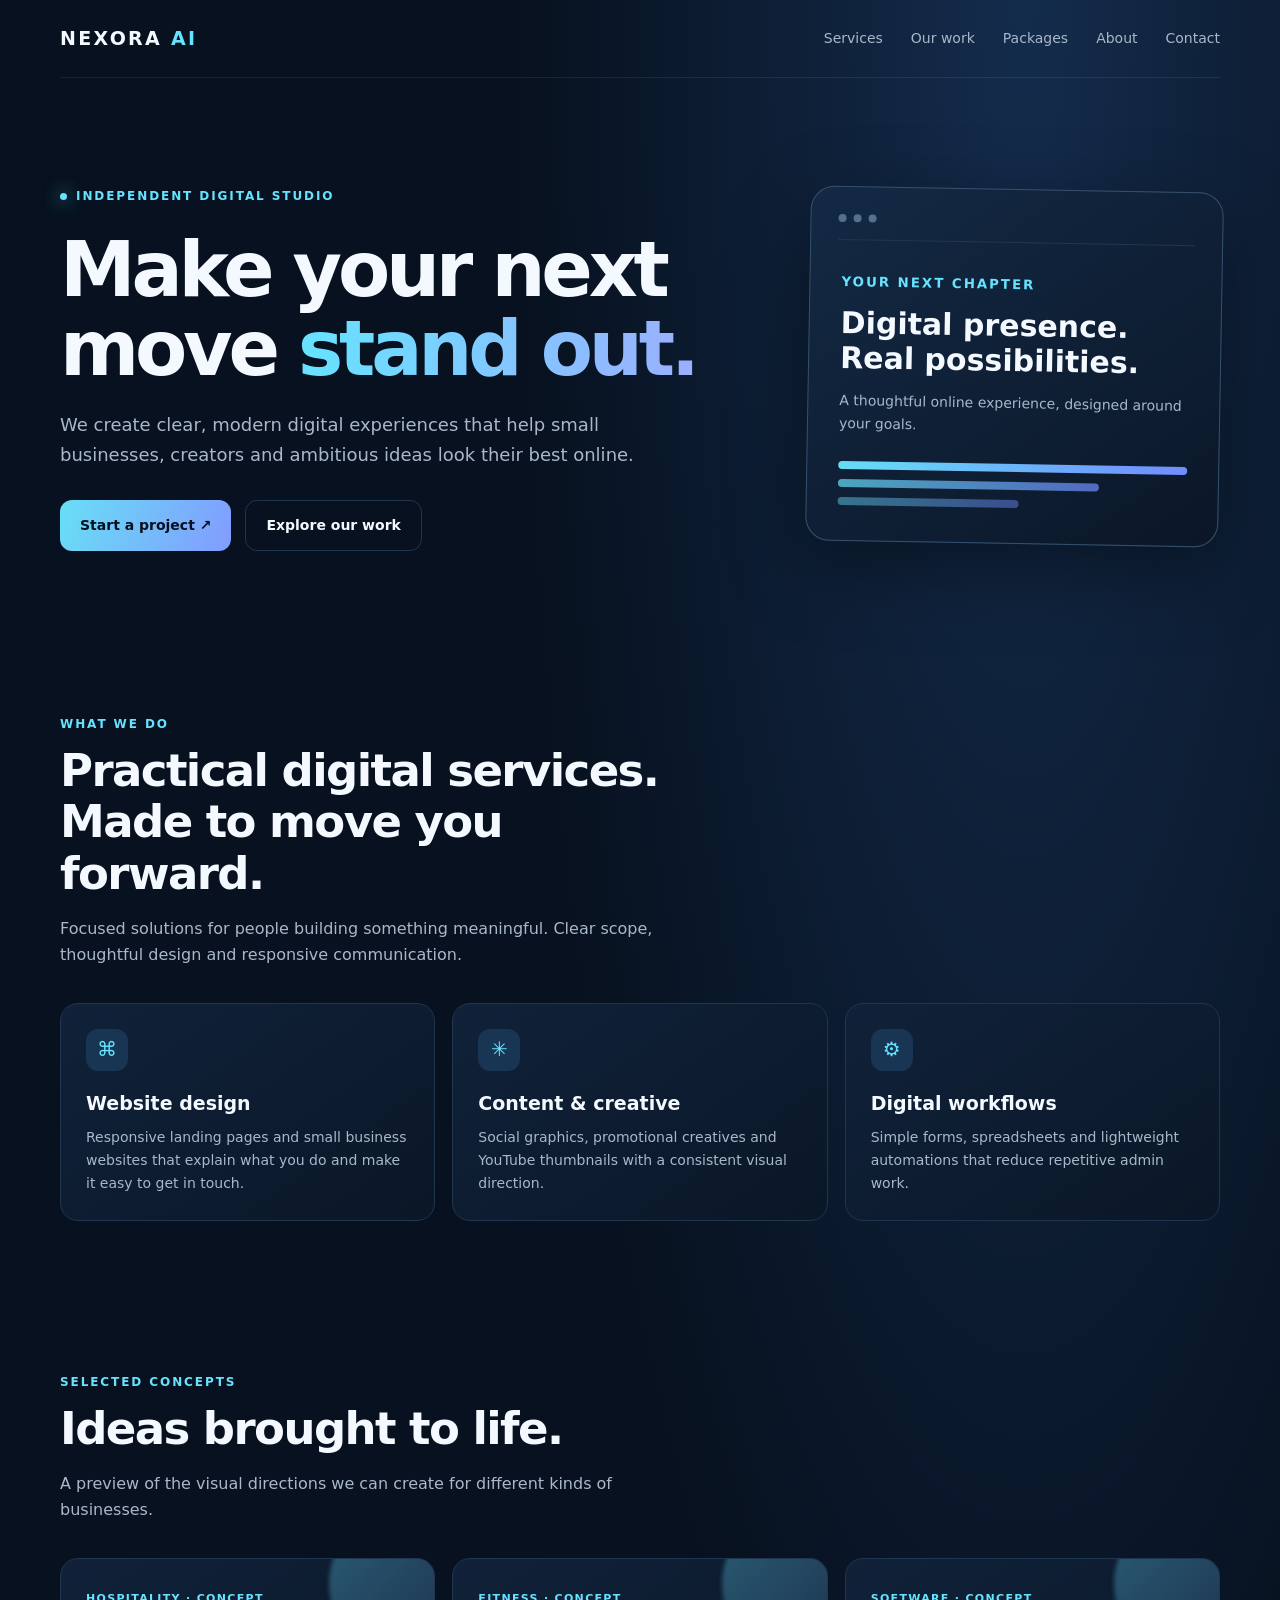
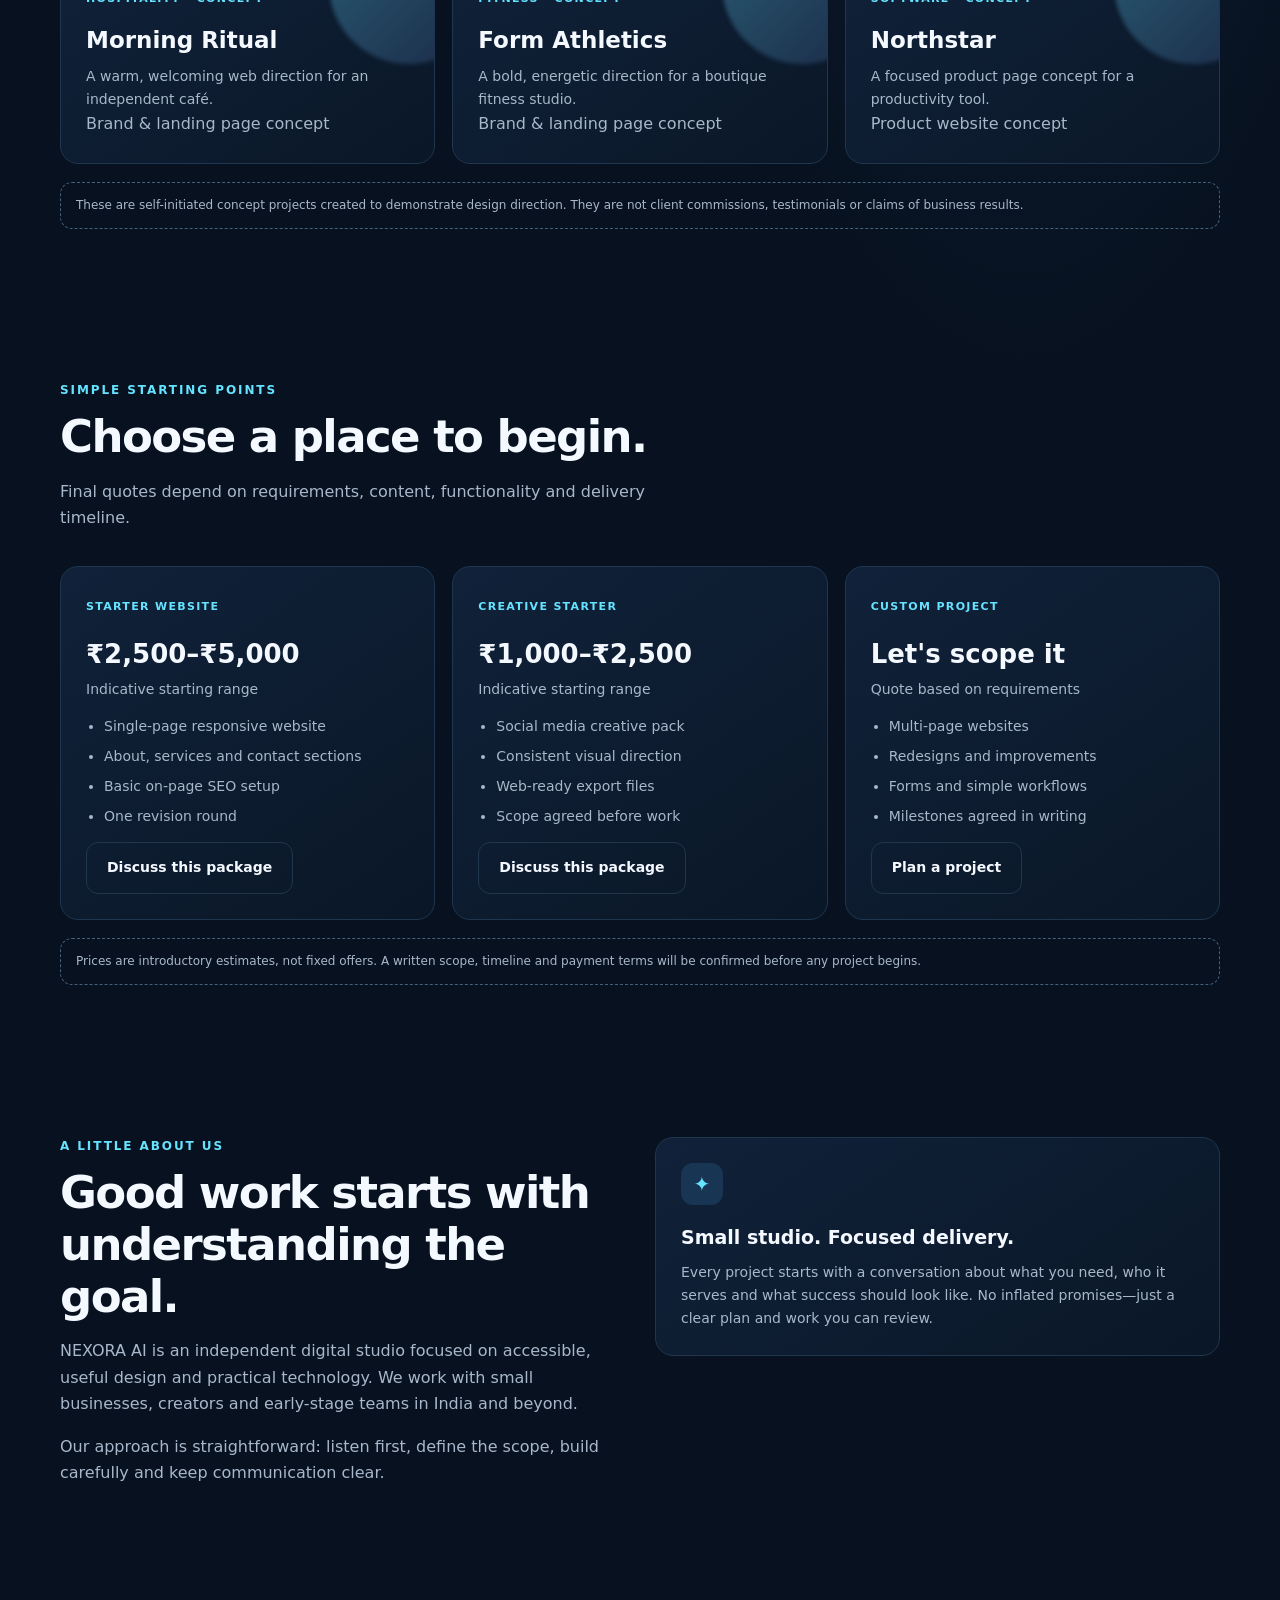
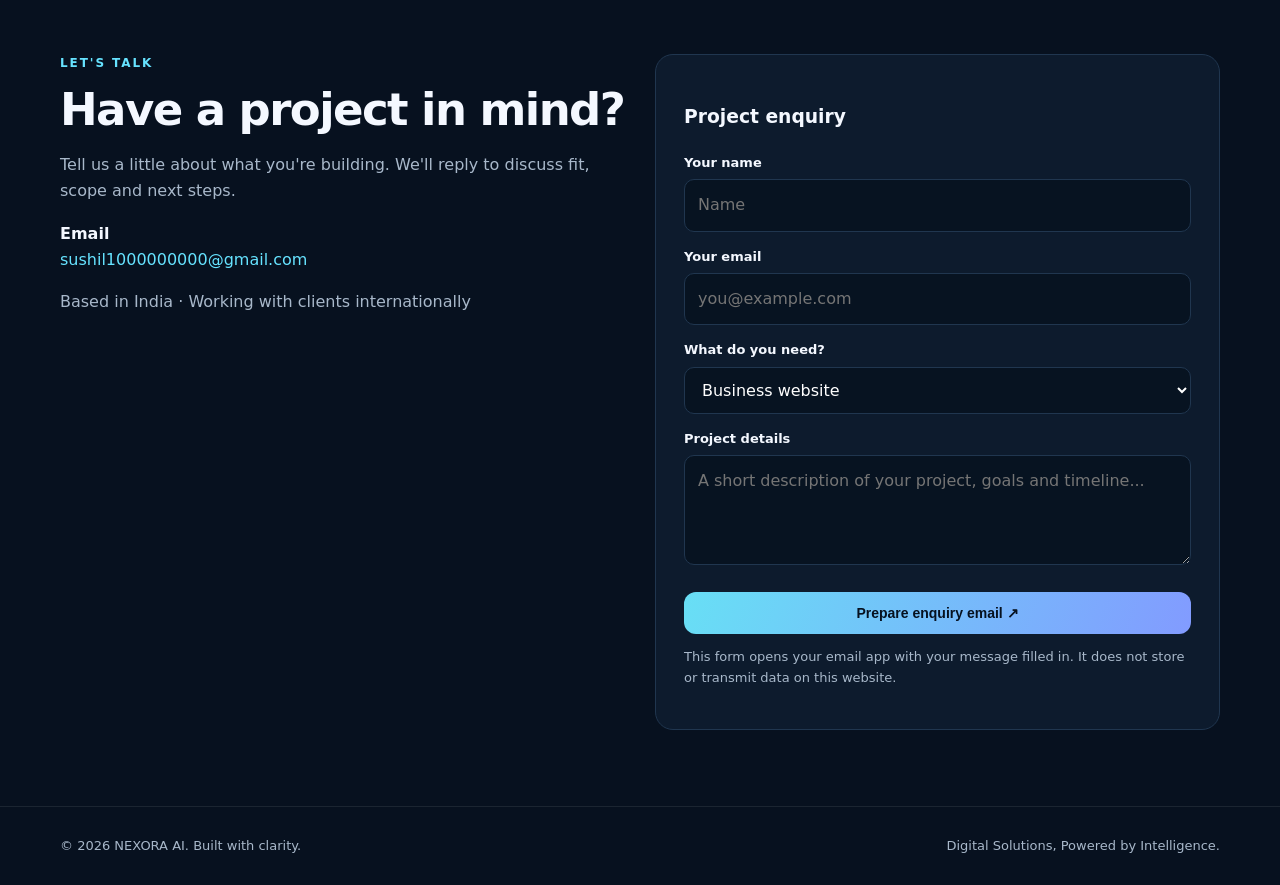
==== index.html @ 8bd41fdd "Add NEXORA AI responsive business website" ====
<!doctype html>
<html lang="en">
<head>
<meta charset="utf-8">
<meta name="viewport" content="width=device-width,initial-scale=1">
<meta name="theme-color" content="#07111f">
<meta name="description" content="NEXORA AI builds clean, modern websites and digital experiences for ambitious small businesses, creators and startups.">
<title>NEXORA AI — Digital Solutions, Powered by Intelligence</title>
<style>
:root{--bg:#07111f;--panel:#0d1b2d;--panel2:#10233a;--line:#20364f;--text:#f4f8ff;--muted:#a8b8ca;--cyan:#66e3ff;--blue:#6b8cff;--max:1160px}
*{box-sizing:border-box}html{scroll-behavior:smooth}body{margin:0;background:radial-gradient(ellipse at 80% 0%,#142c4c 0,transparent 35%),var(--bg);color:var(--text);font:16px/1.65 Inter,ui-sans-serif,system-ui,-apple-system,Segoe UI,sans-serif}a{color:inherit;text-decoration:none}.wrap{width:min(var(--max),calc(100% - 40px));margin:auto}.nav{height:78px;display:flex;align-items:center;justify-content:space-between;border-bottom:1px solid #ffffff13}.brand{font-weight:850;letter-spacing:.12em;font-size:19px}.brand span{color:var(--cyan)}.links{display:flex;gap:28px;color:var(--muted);font-size:14px}.links a:hover{color:var(--cyan)}.menu{display:none;background:none;color:white;border:1px solid var(--line);border-radius:10px;padding:8px 12px}.hero{padding:104px 0 88px;display:grid;grid-template-columns:1.25fr .75fr;gap:60px;align-items:center}.eyebrow{display:inline-flex;align-items:center;gap:9px;color:var(--cyan);font-size:12px;font-weight:800;letter-spacing:.16em;text-transform:uppercase}.dot{width:7px;height:7px;border-radius:50%;background:var(--cyan);box-shadow:0 0 18px var(--cyan)}h1{font-size:clamp(44px,6vw,76px);line-height:1.04;letter-spacing:-.055em;margin:22px 0}h1 em{font-style:normal;background:linear-gradient(90deg,var(--cyan),#9caeff);-webkit-background-clip:text;background-clip:text;color:transparent}.lead{color:var(--muted);font-size:18px;max-width:620px}.actions{display:flex;gap:14px;flex-wrap:wrap;margin-top:30px}.btn{display:inline-flex;align-items:center;justify-content:center;padding:13px 20px;border-radius:12px;font-weight:750;font-size:14px;border:1px solid var(--line);transition:.2s}.btn.primary{background:linear-gradient(110deg,#68dff5,#829bff);color:#06111f;border:0}.btn:hover{transform:translateY(-2px)}.hero-card{background:linear-gradient(145deg,#132944,#0b1728);border:1px solid #36516d;border-radius:24px;padding:27px;box-shadow:0 25px 80px #0006;transform:rotate(1deg)}.window{display:flex;gap:7px;border-bottom:1px solid var(--line);padding-bottom:17px}.window i{width:8px;height:8px;border-radius:50%;background:#54708b}.mock{padding:28px 4px 8px}.mock small{color:var(--cyan);letter-spacing:.15em;font-weight:800}.mock h3{font-size:30px;line-height:1.15;margin:12px 0}.mock p{color:var(--muted);font-size:14px}.bars{display:grid;gap:10px;margin-top:25px}.bars span{height:8px;border-radius:10px;background:linear-gradient(90deg,#65def6,#718cff)}.bars span:nth-child(2){width:75%;opacity:.7}.bars span:nth-child(3){width:52%;opacity:.45}.section{padding:76px 0}.section-head{max-width:650px;margin-bottom:34px}.kicker{color:var(--cyan);font-size:12px;font-weight:800;letter-spacing:.16em;text-transform:uppercase}.section h2{font-size:clamp(30px,4vw,45px);line-height:1.15;letter-spacing:-.035em;margin:10px 0 12px}.muted{color:var(--muted)}.grid{display:grid;grid-template-columns:repeat(3,1fr);gap:17px}.card{padding:25px;border:1px solid var(--line);background:linear-gradient(145deg,#102139,#0a1727);border-radius:18px}.icon{width:42px;height:42px;display:grid;place-items:center;border-radius:12px;background:#183653;color:var(--cyan);font-size:20px}.card h3{margin:17px 0 7px;font-size:19px}.card p{color:var(--muted);font-size:14px;margin:0}.work{min-height:205px;display:flex;flex-direction:column;justify-content:space-between;overflow:hidden;position:relative}.work:after{content:"";position:absolute;width:160px;height:160px;border-radius:50%;right:-55px;top:-55px;background:linear-gradient(135deg,#65e4ff55,#8191ff22);filter:blur(2px)}.tag{font-size:11px;color:var(--cyan);letter-spacing:.12em;text-transform:uppercase;font-weight:800}.work h3{font-size:23px;margin:12px 0 5px}.price{font-size:26px;font-weight:850;margin:15px 0 2px}.price small{font-size:12px;color:var(--muted);font-weight:500}.list{padding-left:18px;color:var(--muted);font-size:14px}.list li{margin:7px 0}.note{border:1px dashed #46617d;border-radius:12px;padding:13px 15px;color:var(--muted);font-size:12px;margin-top:18px}.contact{display:grid;grid-template-columns:1fr 1fr;gap:30px;align-items:start}.contact-panel{padding:28px;border:1px solid var(--line);background:var(--panel);border-radius:18px}label{display:block;font-size:13px;font-weight:700;margin:14px 0 6px}input,select,textarea{width:100%;padding:12px 13px;border-radius:10px;border:1px solid var(--line);background:#071321;color:white;font:inherit}textarea{min-height:110px;resize:vertical}input:focus,select:focus,textarea:focus{outline:2px solid #66e3ff55;border-color:var(--cyan)}.form-status{font-size:13px;color:var(--muted);margin-top:12px}footer{border-top:1px solid #ffffff15;padding:28px 0;color:var(--muted);font-size:13px}.foot{display:flex;justify-content:space-between;gap:15px;flex-wrap:wrap}.email{color:var(--cyan)}@media(max-width:800px){.hero{grid-template-columns:1fr;padding:72px 0}.hero-card{max-width:520px}.grid{grid-template-columns:1fr 1fr}.contact{grid-template-columns:1fr}}@media(max-width:600px){.wrap{width:min(var(--max),calc(100% - 28px))}.links{display:none;position:absolute;top:70px;left:14px;right:14px;padding:18px;background:#102139;border:1px solid var(--line);border-radius:14px;flex-direction:column;gap:15px;z-index:5}.links.open{display:flex}.menu{display:block}.grid{grid-template-columns:1fr}.hero{padding:58px 0}.section{padding:55px 0}h1{font-size:48px}.lead{font-size:16px}}
</style>
</head>
<body>
<header class="wrap nav"><a class="brand" href="#home">NEXORA<span> AI</span></a><nav class="links" id="navlinks"><a href="#services">Services</a><a href="#work">Our work</a><a href="#pricing">Packages</a><a href="#about">About</a><a href="#contact">Contact</a></nav><button class="menu" id="menu" aria-label="Toggle navigation" aria-expanded="false">Menu</button></header>
<main>
<section class="wrap hero" id="home"><div><div class="eyebrow"><span class="dot"></span> Independent digital studio</div><h1>Make your next<br>move <em>stand out.</em></h1><p class="lead">We create clear, modern digital experiences that help small businesses, creators and ambitious ideas look their best online.</p><div class="actions"><a class="btn primary" href="#contact">Start a project ↗</a><a class="btn" href="#work">Explore our work</a></div></div><div class="hero-card" aria-label="Website design preview"><div class="window"><i></i><i></i><i></i></div><div class="mock"><small>YOUR NEXT CHAPTER</small><h3>Digital presence.<br>Real possibilities.</h3><p>A thoughtful online experience, designed around your goals.</p><div class="bars"><span></span><span></span><span></span></div></div></div></section>
<section class="section" id="services"><div class="wrap"><div class="section-head"><div class="kicker">What we do</div><h2>Practical digital services.<br>Made to move you forward.</h2><p class="muted">Focused solutions for people building something meaningful. Clear scope, thoughtful design and responsive communication.</p></div><div class="grid"><article class="card"><div class="icon">⌘</div><h3>Website design</h3><p>Responsive landing pages and small business websites that explain what you do and make it easy to get in touch.</p></article><article class="card"><div class="icon">✳</div><h3>Content & creative</h3><p>Social graphics, promotional creatives and YouTube thumbnails with a consistent visual direction.</p></article><article class="card"><div class="icon">⚙</div><h3>Digital workflows</h3><p>Simple forms, spreadsheets and lightweight automations that reduce repetitive admin work.</p></article></div></div></section>
<section class="section" id="work"><div class="wrap"><div class="section-head"><div class="kicker">Selected concepts</div><h2>Ideas brought to life.</h2><p class="muted">A preview of the visual directions we can create for different kinds of businesses.</p></div><div class="grid"><article class="card work"><div><span class="tag">Hospitality · Concept</span><h3>Morning Ritual</h3><p>A warm, welcoming web direction for an independent café.</p></div><span class="muted">Brand & landing page concept</span></article><article class="card work"><div><span class="tag">Fitness · Concept</span><h3>Form Athletics</h3><p>A bold, energetic direction for a boutique fitness studio.</p></div><span class="muted">Brand & landing page concept</span></article><article class="card work"><div><span class="tag">Software · Concept</span><h3>Northstar</h3><p>A focused product page concept for a productivity tool.</p></div><span class="muted">Product website concept</span></article></div><div class="note">These are self-initiated concept projects created to demonstrate design direction. They are not client commissions, testimonials or claims of business results.</div></div></section>
<section class="section" id="pricing"><div class="wrap"><div class="section-head"><div class="kicker">Simple starting points</div><h2>Choose a place to begin.</h2><p class="muted">Final quotes depend on requirements, content, functionality and delivery timeline.</p></div><div class="grid"><article class="card"><span class="tag">Starter website</span><div class="price">₹2,500–₹5,000</div><p class="muted">Indicative starting range</p><ul class="list"><li>Single-page responsive website</li><li>About, services and contact sections</li><li>Basic on-page SEO setup</li><li>One revision round</li></ul><a class="btn" href="#contact">Discuss this package</a></article><article class="card"><span class="tag">Creative starter</span><div class="price">₹1,000–₹2,500</div><p class="muted">Indicative starting range</p><ul class="list"><li>Social media creative pack</li><li>Consistent visual direction</li><li>Web-ready export files</li><li>Scope agreed before work</li></ul><a class="btn" href="#contact">Discuss this package</a></article><article class="card"><span class="tag">Custom project</span><div class="price">Let's scope it</div><p class="muted">Quote based on requirements</p><ul class="list"><li>Multi-page websites</li><li>Redesigns and improvements</li><li>Forms and simple workflows</li><li>Milestones agreed in writing</li></ul><a class="btn" href="#contact">Plan a project</a></article></div><div class="note">Prices are introductory estimates, not fixed offers. A written scope, timeline and payment terms will be confirmed before any project begins.</div></div></section>
<section class="section" id="about"><div class="wrap contact"><div><div class="kicker">A little about us</div><h2>Good work starts with understanding the goal.</h2><p class="muted">NEXORA AI is an independent digital studio focused on accessible, useful design and practical technology. We work with small businesses, creators and early-stage teams in India and beyond.</p><p class="muted">Our approach is straightforward: listen first, define the scope, build carefully and keep communication clear.</p></div><div class="card"><div class="icon">✦</div><h3>Small studio. Focused delivery.</h3><p>Every project starts with a conversation about what you need, who it serves and what success should look like. No inflated promises—just a clear plan and work you can review.</p></div></div></section>
<section class="section" id="contact"><div class="wrap contact"><div><div class="kicker">Let's talk</div><h2>Have a project in mind?</h2><p class="muted">Tell us a little about what you're building. We'll reply to discuss fit, scope and next steps.</p><p><strong>Email</strong><br><a class="email" href="mailto:sushil1000000000@gmail.com">sushil1000000000@gmail.com</a></p><p class="muted">Based in India · Working with clients internationally</p></div><form class="contact-panel" id="contactForm"><h3>Project enquiry</h3><label for="name">Your name</label><input id="name" name="name" autocomplete="name" required placeholder="Name"><label for="reply">Your email</label><input id="reply" name="reply" type="email" autocomplete="email" required placeholder="you@example.com"><label for="service">What do you need?</label><select id="service" name="service"><option>Business website</option><option>Website redesign</option><option>Social media creatives</option><option>Digital workflow</option><option>Something else</option></select><label for="message">Project details</label><textarea id="message" name="message" required placeholder="A short description of your project, goals and timeline..."></textarea><button class="btn primary" type="submit" style="width:100%;margin-top:18px;cursor:pointer">Prepare enquiry email ↗</button><p class="form-status" id="status">This form opens your email app with your message filled in. It does not store or transmit data on this website.</p></form></div></section>
</main>
<footer><div class="wrap foot"><span>© <span id="year"></span> NEXORA AI. Built with clarity.</span><span>Digital Solutions, Powered by Intelligence.</span></div></footer>
<script>
const menu=document.getElementById('menu'),nav=document.getElementById('navlinks');menu.addEventListener('click',()=>{const open=nav.classList.toggle('open');menu.setAttribute('aria-expanded',String(open))});nav.querySelectorAll('a').forEach(a=>a.addEventListener('click',()=>{nav.classList.remove('open');menu.setAttribute('aria-expanded','false')}));document.getElementById('year').textContent=new Date().getFullYear();document.getElementById('contactForm').addEventListener('submit',e=>{e.preventDefault();const f=new FormData(e.currentTarget);const subject=encodeURIComponent('NEXORA AI project enquiry — '+f.get('service'));const body=encodeURIComponent('Name: '+f.get('name')+'\nReply email: '+f.get('reply')+'\nService: '+f.get('service')+'\n\nProject details:\n'+f.get('message'));document.getElementById('status').textContent='Opening your email app… If it does not open, email sushil1000000000@gmail.com directly.';window.location.href='mailto:sushil1000000000@gmail.com?subject='+subject+'&body='+body;});
</script>
</body></html>
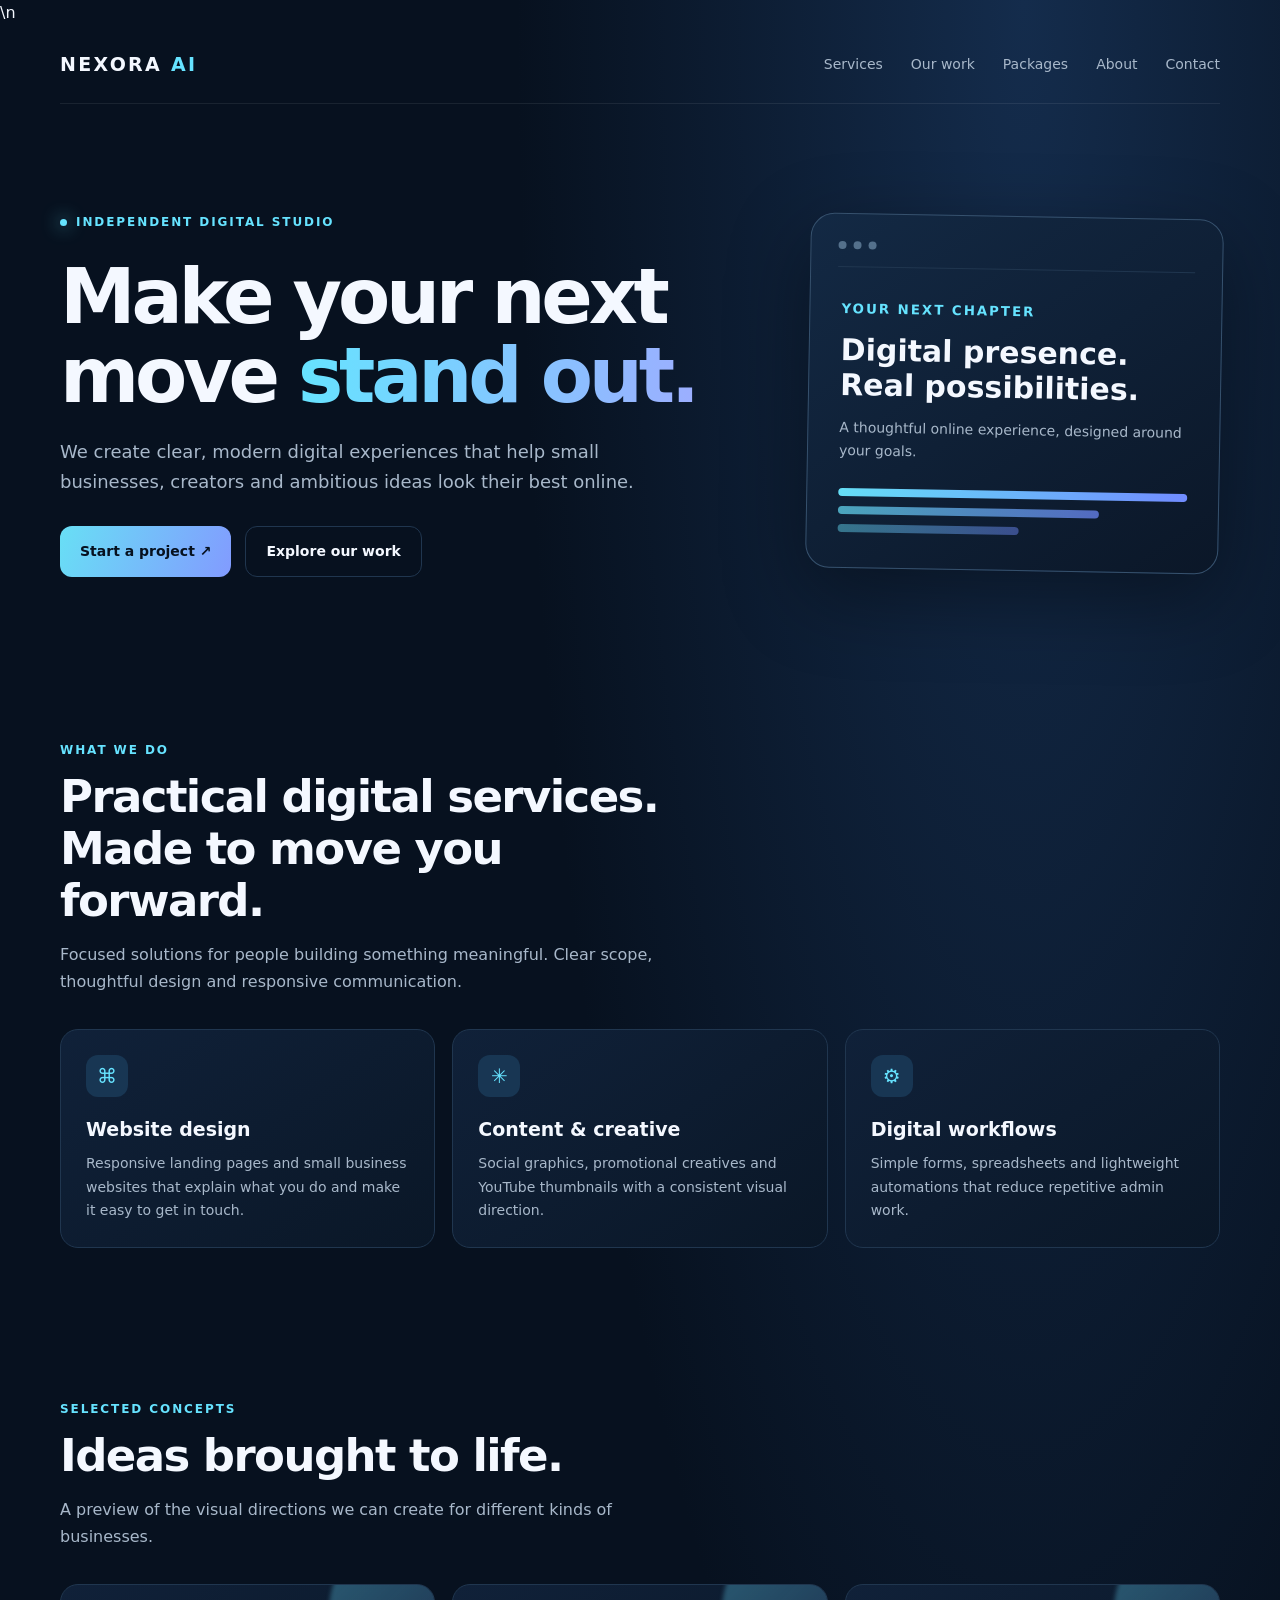
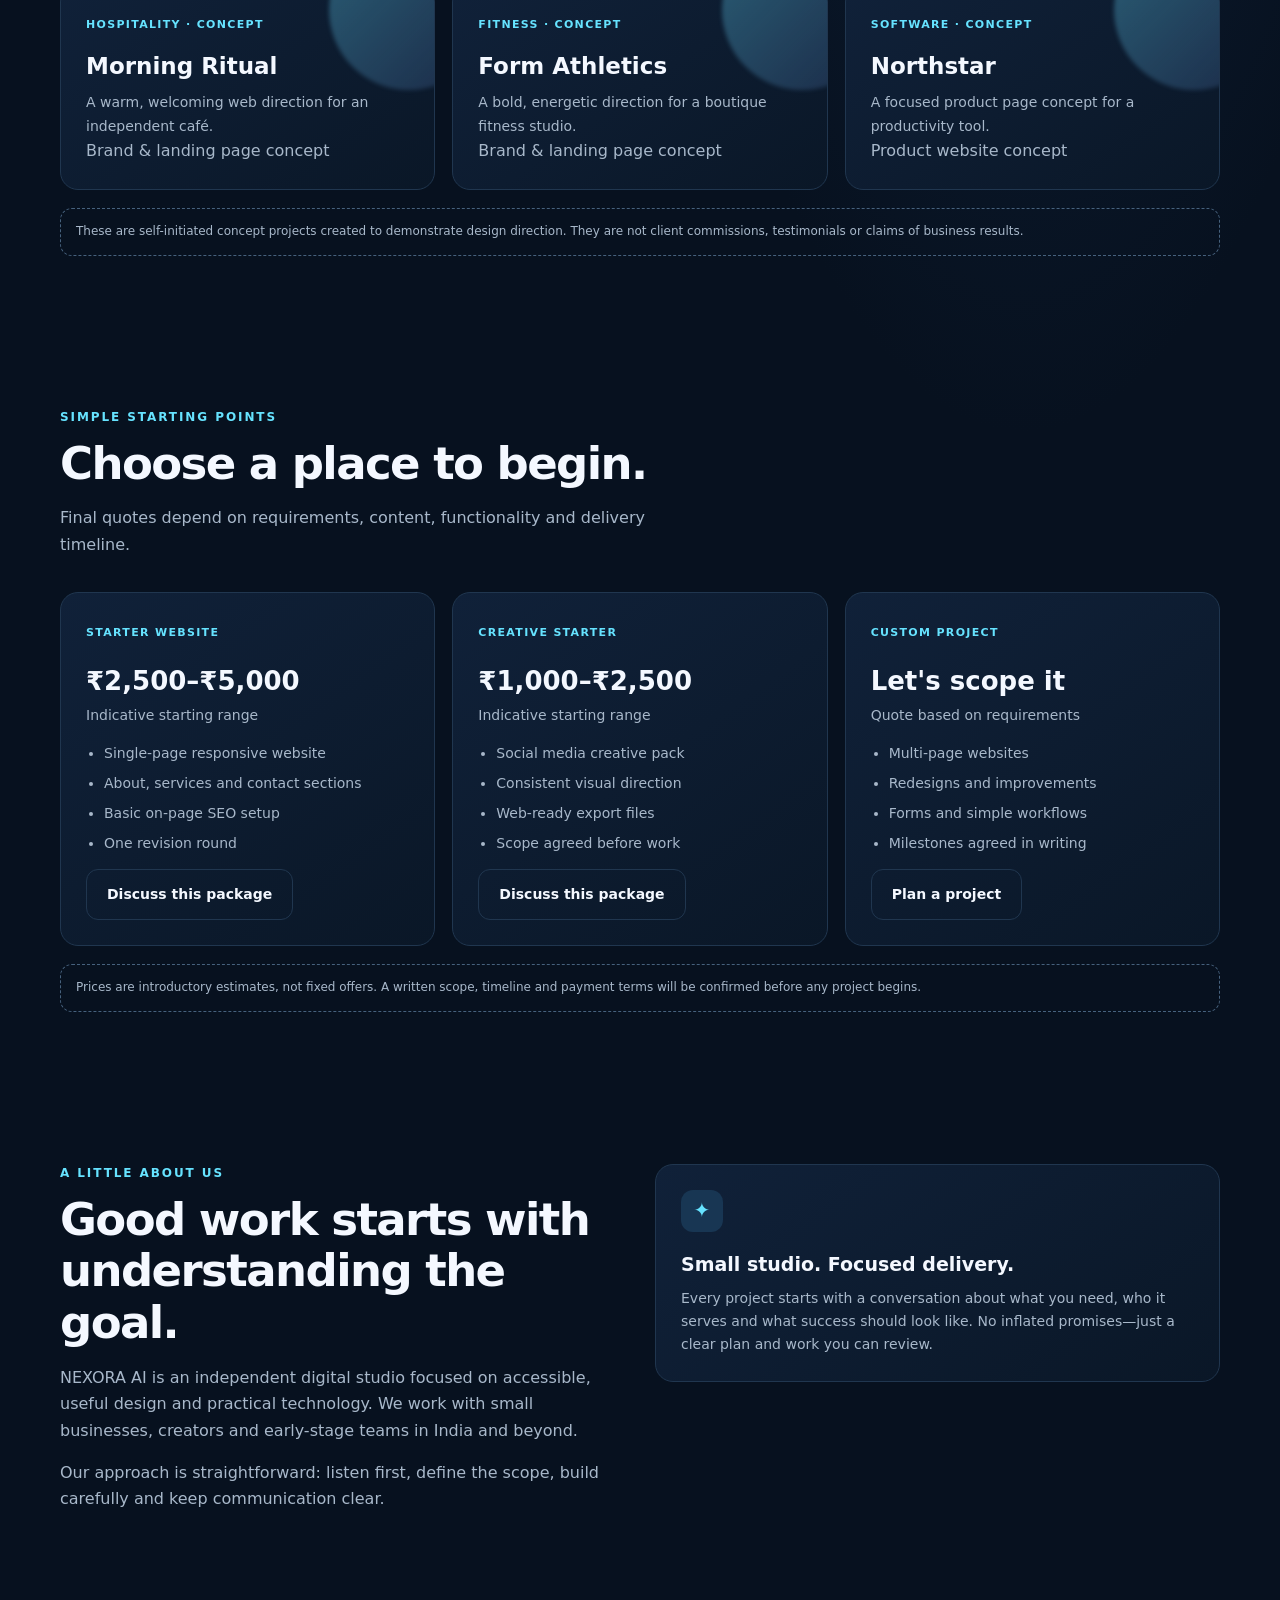
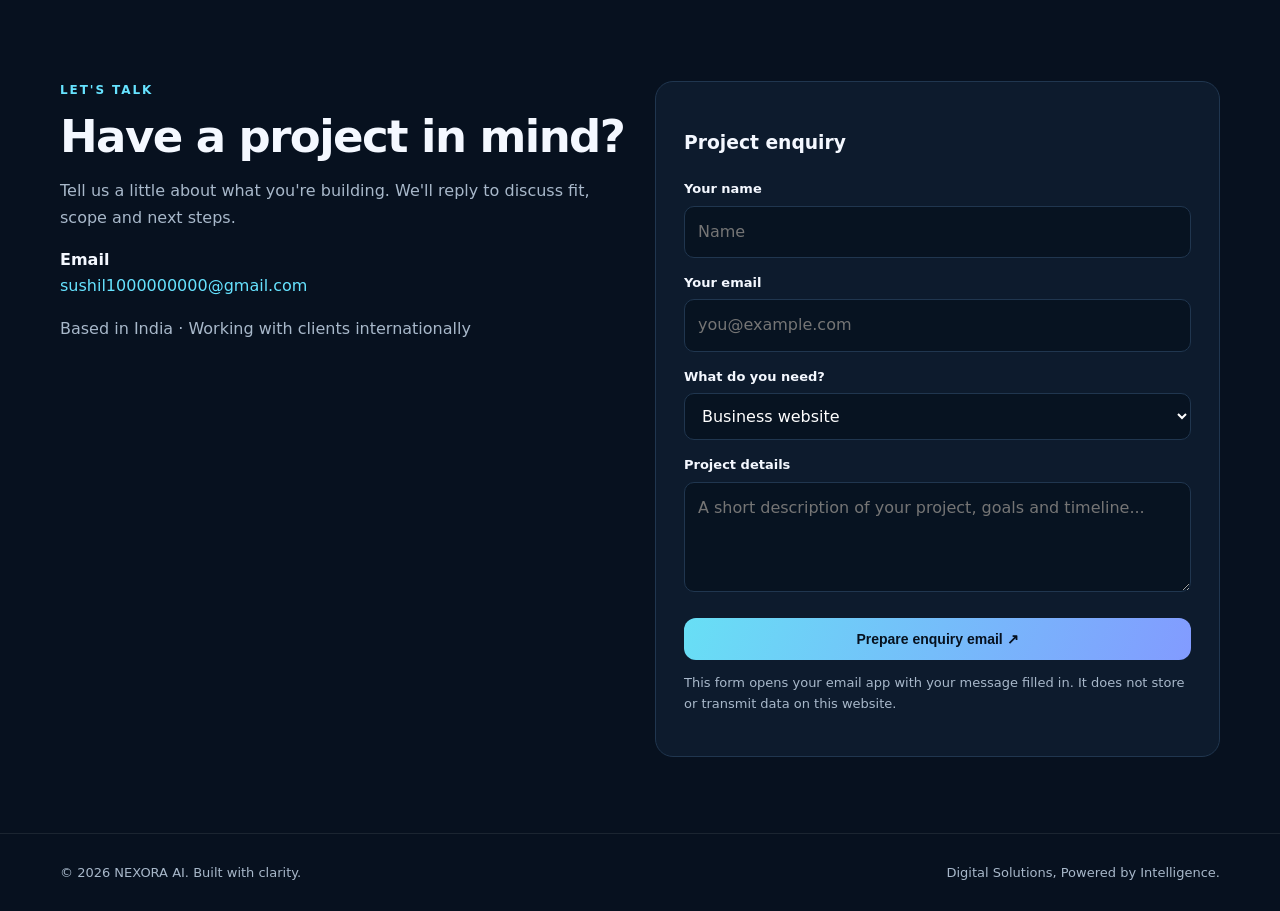
==== commit e631b440: "Link NEXORA AI favicon" ====
--- a/index.html
+++ b/index.html
@@ -3,7 +3,7 @@
 <head>
 <meta charset="utf-8">
 <meta name="viewport" content="width=device-width,initial-scale=1">
-<meta name="theme-color" content="#07111f">
+<meta name="theme-color" content="#07111f">\n<link rel="icon" type="image/svg+xml" href="assets/favicon.svg">
 <meta name="description" content="NEXORA AI builds clean, modern websites and digital experiences for ambitious small businesses, creators and startups.">
 <title>NEXORA AI — Digital Solutions, Powered by Intelligence</title>
 <style>
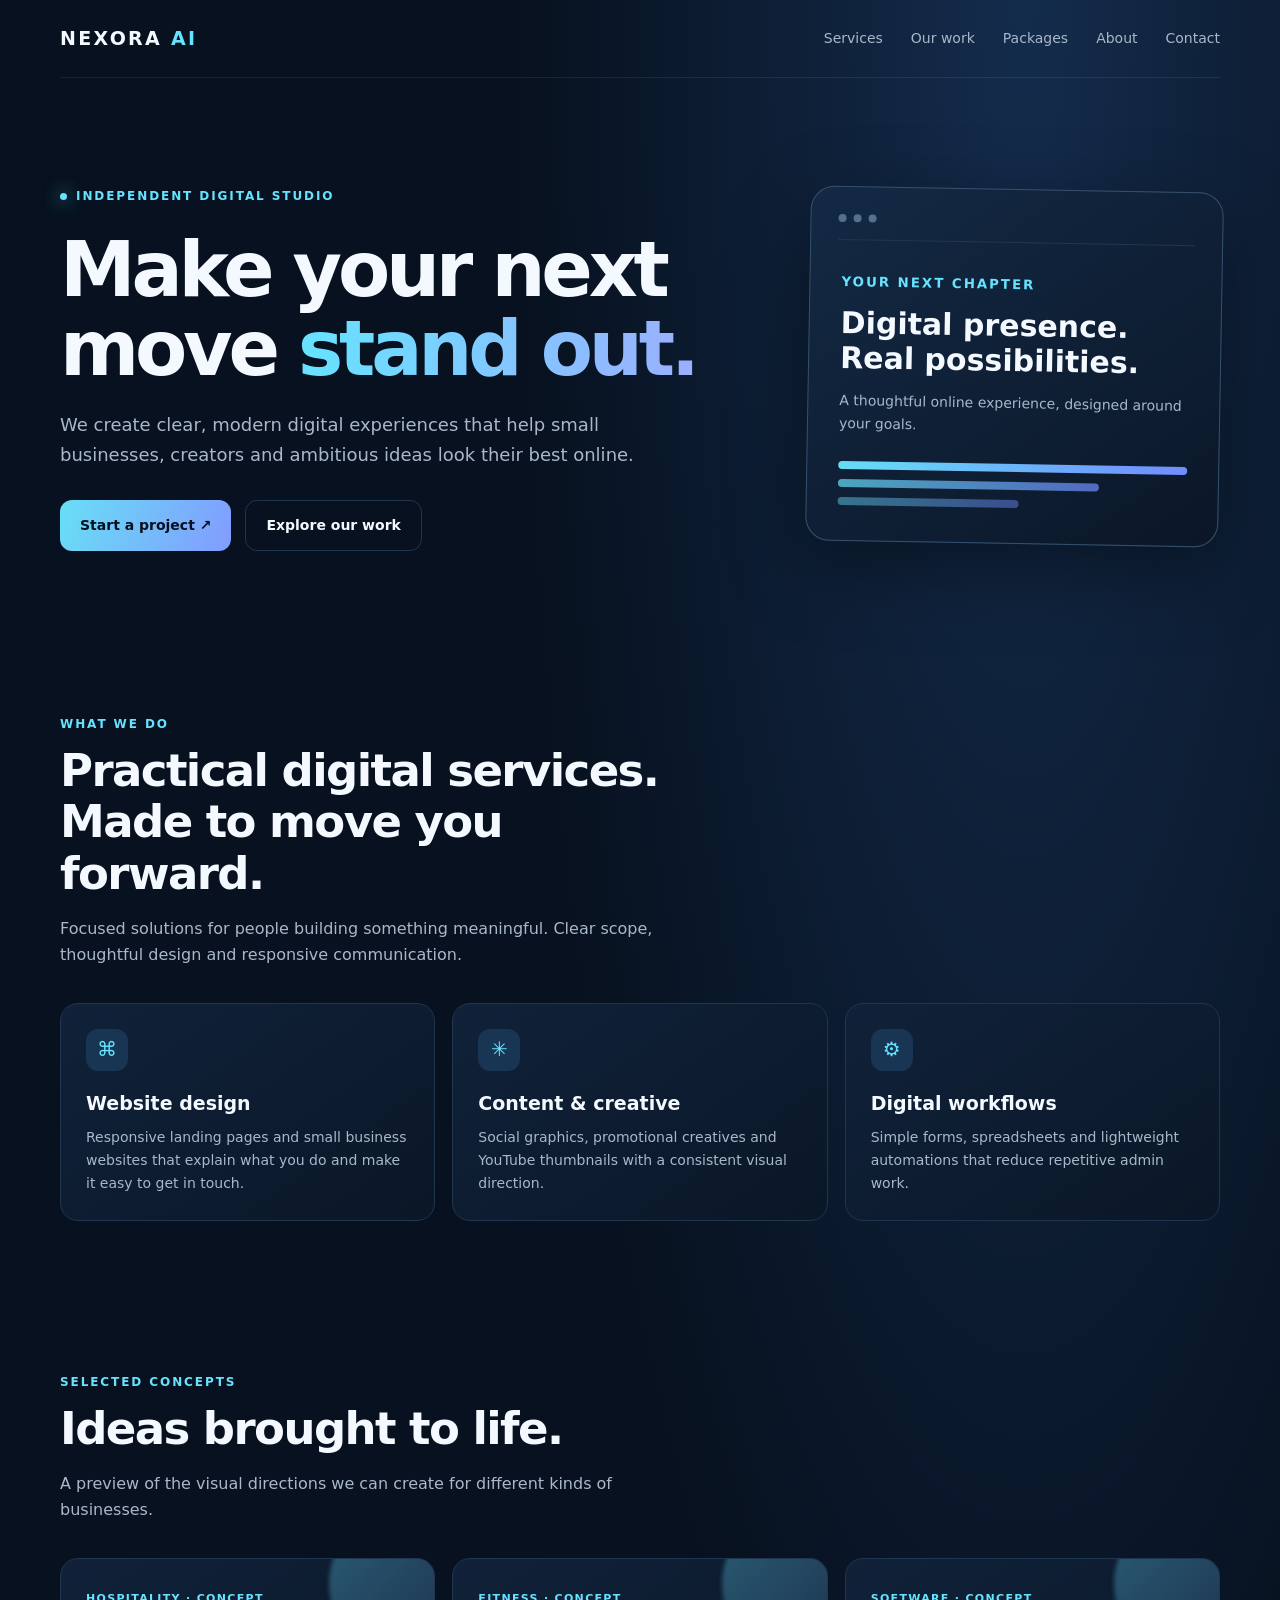
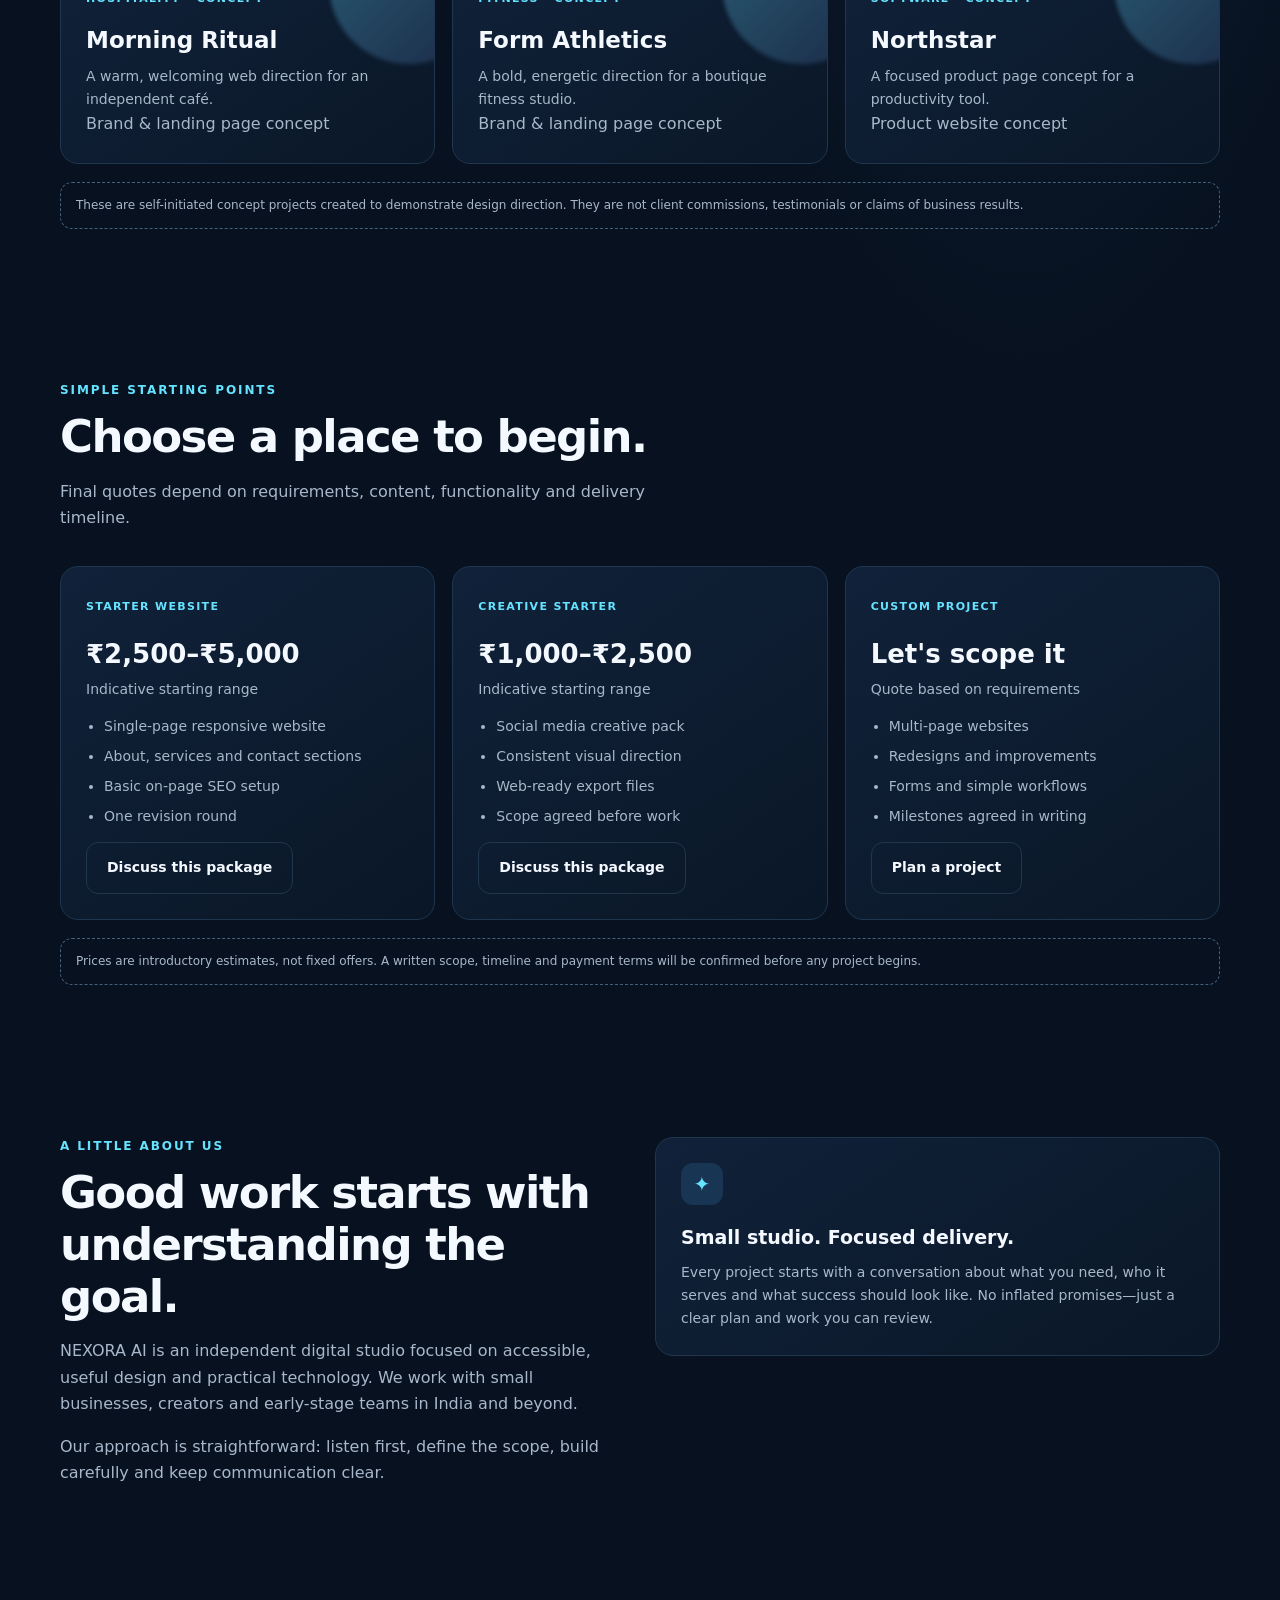
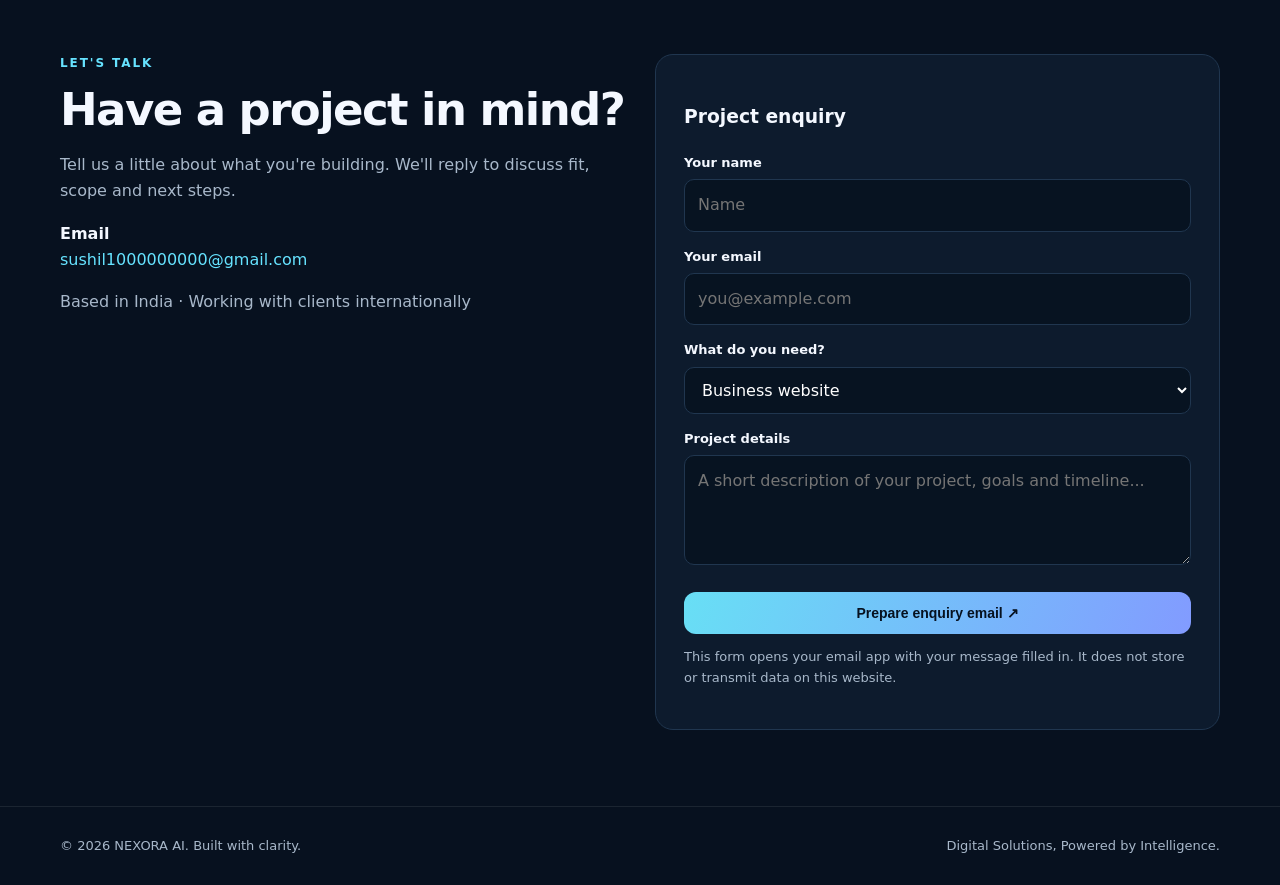
==== commit 2b21f187: "Improve SEO, accessibility and contact form guidance" ====
--- a/index.html
+++ b/index.html
@@ -3,16 +3,26 @@
 <head>
 <meta charset="utf-8">
 <meta name="viewport" content="width=device-width,initial-scale=1">
-<meta name="theme-color" content="#07111f">\n<link rel="icon" type="image/svg+xml" href="assets/favicon.svg">
+<meta name="theme-color" content="#07111f">
+<meta name="description" content="NEXORA AI designs responsive websites, social creatives and simple digital workflows for small businesses, creators and startups in India and worldwide.">
+<meta name="robots" content="index,follow">
+<meta property="og:type" content="website">
+<meta property="og:title" content="NEXORA AI — Digital Solutions, Powered by Intelligence">
+<meta property="og:description" content="Modern websites, creative content and practical digital workflows for ambitious small businesses and creators.">
+<meta property="og:url" content="https://sushilcodedev.github.io/nexora-ai-websit/">
+<meta name="twitter:card" content="summary">
+<meta name="twitter:title" content="NEXORA AI — Digital Solutions, Powered by Intelligence">
+<meta name="twitter:description" content="Modern websites, creative content and practical digital workflows.">
+<link rel="icon" type="image/svg+xml" href="assets/favicon.svg">
 <meta name="description" content="NEXORA AI builds clean, modern websites and digital experiences for ambitious small businesses, creators and startups.">
 <title>NEXORA AI — Digital Solutions, Powered by Intelligence</title>
 <style>
 :root{--bg:#07111f;--panel:#0d1b2d;--panel2:#10233a;--line:#20364f;--text:#f4f8ff;--muted:#a8b8ca;--cyan:#66e3ff;--blue:#6b8cff;--max:1160px}
-*{box-sizing:border-box}html{scroll-behavior:smooth}body{margin:0;background:radial-gradient(ellipse at 80% 0%,#142c4c 0,transparent 35%),var(--bg);color:var(--text);font:16px/1.65 Inter,ui-sans-serif,system-ui,-apple-system,Segoe UI,sans-serif}a{color:inherit;text-decoration:none}.wrap{width:min(var(--max),calc(100% - 40px));margin:auto}.nav{height:78px;display:flex;align-items:center;justify-content:space-between;border-bottom:1px solid #ffffff13}.brand{font-weight:850;letter-spacing:.12em;font-size:19px}.brand span{color:var(--cyan)}.links{display:flex;gap:28px;color:var(--muted);font-size:14px}.links a:hover{color:var(--cyan)}.menu{display:none;background:none;color:white;border:1px solid var(--line);border-radius:10px;padding:8px 12px}.hero{padding:104px 0 88px;display:grid;grid-template-columns:1.25fr .75fr;gap:60px;align-items:center}.eyebrow{display:inline-flex;align-items:center;gap:9px;color:var(--cyan);font-size:12px;font-weight:800;letter-spacing:.16em;text-transform:uppercase}.dot{width:7px;height:7px;border-radius:50%;background:var(--cyan);box-shadow:0 0 18px var(--cyan)}h1{font-size:clamp(44px,6vw,76px);line-height:1.04;letter-spacing:-.055em;margin:22px 0}h1 em{font-style:normal;background:linear-gradient(90deg,var(--cyan),#9caeff);-webkit-background-clip:text;background-clip:text;color:transparent}.lead{color:var(--muted);font-size:18px;max-width:620px}.actions{display:flex;gap:14px;flex-wrap:wrap;margin-top:30px}.btn{display:inline-flex;align-items:center;justify-content:center;padding:13px 20px;border-radius:12px;font-weight:750;font-size:14px;border:1px solid var(--line);transition:.2s}.btn.primary{background:linear-gradient(110deg,#68dff5,#829bff);color:#06111f;border:0}.btn:hover{transform:translateY(-2px)}.hero-card{background:linear-gradient(145deg,#132944,#0b1728);border:1px solid #36516d;border-radius:24px;padding:27px;box-shadow:0 25px 80px #0006;transform:rotate(1deg)}.window{display:flex;gap:7px;border-bottom:1px solid var(--line);padding-bottom:17px}.window i{width:8px;height:8px;border-radius:50%;background:#54708b}.mock{padding:28px 4px 8px}.mock small{color:var(--cyan);letter-spacing:.15em;font-weight:800}.mock h3{font-size:30px;line-height:1.15;margin:12px 0}.mock p{color:var(--muted);font-size:14px}.bars{display:grid;gap:10px;margin-top:25px}.bars span{height:8px;border-radius:10px;background:linear-gradient(90deg,#65def6,#718cff)}.bars span:nth-child(2){width:75%;opacity:.7}.bars span:nth-child(3){width:52%;opacity:.45}.section{padding:76px 0}.section-head{max-width:650px;margin-bottom:34px}.kicker{color:var(--cyan);font-size:12px;font-weight:800;letter-spacing:.16em;text-transform:uppercase}.section h2{font-size:clamp(30px,4vw,45px);line-height:1.15;letter-spacing:-.035em;margin:10px 0 12px}.muted{color:var(--muted)}.grid{display:grid;grid-template-columns:repeat(3,1fr);gap:17px}.card{padding:25px;border:1px solid var(--line);background:linear-gradient(145deg,#102139,#0a1727);border-radius:18px}.icon{width:42px;height:42px;display:grid;place-items:center;border-radius:12px;background:#183653;color:var(--cyan);font-size:20px}.card h3{margin:17px 0 7px;font-size:19px}.card p{color:var(--muted);font-size:14px;margin:0}.work{min-height:205px;display:flex;flex-direction:column;justify-content:space-between;overflow:hidden;position:relative}.work:after{content:"";position:absolute;width:160px;height:160px;border-radius:50%;right:-55px;top:-55px;background:linear-gradient(135deg,#65e4ff55,#8191ff22);filter:blur(2px)}.tag{font-size:11px;color:var(--cyan);letter-spacing:.12em;text-transform:uppercase;font-weight:800}.work h3{font-size:23px;margin:12px 0 5px}.price{font-size:26px;font-weight:850;margin:15px 0 2px}.price small{font-size:12px;color:var(--muted);font-weight:500}.list{padding-left:18px;color:var(--muted);font-size:14px}.list li{margin:7px 0}.note{border:1px dashed #46617d;border-radius:12px;padding:13px 15px;color:var(--muted);font-size:12px;margin-top:18px}.contact{display:grid;grid-template-columns:1fr 1fr;gap:30px;align-items:start}.contact-panel{padding:28px;border:1px solid var(--line);background:var(--panel);border-radius:18px}label{display:block;font-size:13px;font-weight:700;margin:14px 0 6px}input,select,textarea{width:100%;padding:12px 13px;border-radius:10px;border:1px solid var(--line);background:#071321;color:white;font:inherit}textarea{min-height:110px;resize:vertical}input:focus,select:focus,textarea:focus{outline:2px solid #66e3ff55;border-color:var(--cyan)}.form-status{font-size:13px;color:var(--muted);margin-top:12px}footer{border-top:1px solid #ffffff15;padding:28px 0;color:var(--muted);font-size:13px}.foot{display:flex;justify-content:space-between;gap:15px;flex-wrap:wrap}.email{color:var(--cyan)}@media(max-width:800px){.hero{grid-template-columns:1fr;padding:72px 0}.hero-card{max-width:520px}.grid{grid-template-columns:1fr 1fr}.contact{grid-template-columns:1fr}}@media(max-width:600px){.wrap{width:min(var(--max),calc(100% - 28px))}.links{display:none;position:absolute;top:70px;left:14px;right:14px;padding:18px;background:#102139;border:1px solid var(--line);border-radius:14px;flex-direction:column;gap:15px;z-index:5}.links.open{display:flex}.menu{display:block}.grid{grid-template-columns:1fr}.hero{padding:58px 0}.section{padding:55px 0}h1{font-size:48px}.lead{font-size:16px}}
+*{box-sizing:border-box}html{scroll-behavior:smooth}body{margin:0;background:radial-gradient(ellipse at 80% 0%,#142c4c 0,transparent 35%),var(--bg);color:var(--text);font:16px/1.65 Inter,ui-sans-serif,system-ui,-apple-system,Segoe UI,sans-serif}a{color:inherit;text-decoration:none}.skip-link{position:absolute;left:12px;top:-60px;background:var(--cyan);color:#06111f;padding:10px 14px;border-radius:8px;z-index:20;font-weight:800}.skip-link:focus{top:12px}.wrap{width:min(var(--max),calc(100% - 40px));margin:auto}.nav{height:78px;display:flex;align-items:center;justify-content:space-between;border-bottom:1px solid #ffffff13}.brand{font-weight:850;letter-spacing:.12em;font-size:19px}.brand span{color:var(--cyan)}.links{display:flex;gap:28px;color:var(--muted);font-size:14px}.links a:hover{color:var(--cyan)}.menu{display:none;background:none;color:white;border:1px solid var(--line);border-radius:10px;padding:8px 12px}.hero{padding:104px 0 88px;display:grid;grid-template-columns:1.25fr .75fr;gap:60px;align-items:center}.eyebrow{display:inline-flex;align-items:center;gap:9px;color:var(--cyan);font-size:12px;font-weight:800;letter-spacing:.16em;text-transform:uppercase}.dot{width:7px;height:7px;border-radius:50%;background:var(--cyan);box-shadow:0 0 18px var(--cyan)}h1{font-size:clamp(44px,6vw,76px);line-height:1.04;letter-spacing:-.055em;margin:22px 0}h1 em{font-style:normal;background:linear-gradient(90deg,var(--cyan),#9caeff);-webkit-background-clip:text;background-clip:text;color:transparent}.lead{color:var(--muted);font-size:18px;max-width:620px}.actions{display:flex;gap:14px;flex-wrap:wrap;margin-top:30px}.btn{display:inline-flex;align-items:center;justify-content:center;padding:13px 20px;border-radius:12px;font-weight:750;font-size:14px;border:1px solid var(--line);transition:.2s}.btn.primary{background:linear-gradient(110deg,#68dff5,#829bff);color:#06111f;border:0}.btn:hover{transform:translateY(-2px)}:focus-visible{outline:3px solid var(--cyan);outline-offset:3px}@media(prefers-reduced-motion:reduce){html{scroll-behavior:auto}*,*::before,*::after{transition:none!important;animation:none!important;scroll-behavior:auto!important}}.hero-card{background:linear-gradient(145deg,#132944,#0b1728);border:1px solid #36516d;border-radius:24px;padding:27px;box-shadow:0 25px 80px #0006;transform:rotate(1deg)}.window{display:flex;gap:7px;border-bottom:1px solid var(--line);padding-bottom:17px}.window i{width:8px;height:8px;border-radius:50%;background:#54708b}.mock{padding:28px 4px 8px}.mock small{color:var(--cyan);letter-spacing:.15em;font-weight:800}.mock h3{font-size:30px;line-height:1.15;margin:12px 0}.mock p{color:var(--muted);font-size:14px}.bars{display:grid;gap:10px;margin-top:25px}.bars span{height:8px;border-radius:10px;background:linear-gradient(90deg,#65def6,#718cff)}.bars span:nth-child(2){width:75%;opacity:.7}.bars span:nth-child(3){width:52%;opacity:.45}.section{padding:76px 0}.section-head{max-width:650px;margin-bottom:34px}.kicker{color:var(--cyan);font-size:12px;font-weight:800;letter-spacing:.16em;text-transform:uppercase}.section h2{font-size:clamp(30px,4vw,45px);line-height:1.15;letter-spacing:-.035em;margin:10px 0 12px}.muted{color:var(--muted)}.grid{display:grid;grid-template-columns:repeat(3,1fr);gap:17px}.card{padding:25px;border:1px solid var(--line);background:linear-gradient(145deg,#102139,#0a1727);border-radius:18px}.icon{width:42px;height:42px;display:grid;place-items:center;border-radius:12px;background:#183653;color:var(--cyan);font-size:20px}.card h3{margin:17px 0 7px;font-size:19px}.card p{color:var(--muted);font-size:14px;margin:0}.work{min-height:205px;display:flex;flex-direction:column;justify-content:space-between;overflow:hidden;position:relative}.work:after{content:"";position:absolute;width:160px;height:160px;border-radius:50%;right:-55px;top:-55px;background:linear-gradient(135deg,#65e4ff55,#8191ff22);filter:blur(2px)}.tag{font-size:11px;color:var(--cyan);letter-spacing:.12em;text-transform:uppercase;font-weight:800}.work h3{font-size:23px;margin:12px 0 5px}.price{font-size:26px;font-weight:850;margin:15px 0 2px}.price small{font-size:12px;color:var(--muted);font-weight:500}.list{padding-left:18px;color:var(--muted);font-size:14px}.list li{margin:7px 0}.note{border:1px dashed #46617d;border-radius:12px;padding:13px 15px;color:var(--muted);font-size:12px;margin-top:18px}.contact{display:grid;grid-template-columns:1fr 1fr;gap:30px;align-items:start}.contact-panel{padding:28px;border:1px solid var(--line);background:var(--panel);border-radius:18px}label{display:block;font-size:13px;font-weight:700;margin:14px 0 6px}input,select,textarea{width:100%;padding:12px 13px;border-radius:10px;border:1px solid var(--line);background:#071321;color:white;font:inherit}textarea{min-height:110px;resize:vertical}input:focus,select:focus,textarea:focus{outline:2px solid #66e3ff55;border-color:var(--cyan)}.form-status{font-size:13px;color:var(--muted);margin-top:12px}footer{border-top:1px solid #ffffff15;padding:28px 0;color:var(--muted);font-size:13px}.foot{display:flex;justify-content:space-between;gap:15px;flex-wrap:wrap}.email{color:var(--cyan)}@media(max-width:800px){.hero{grid-template-columns:1fr;padding:72px 0}.hero-card{max-width:520px}.grid{grid-template-columns:1fr 1fr}.contact{grid-template-columns:1fr}}@media(max-width:600px){.wrap{width:min(var(--max),calc(100% - 28px))}.links{display:none;position:absolute;top:70px;left:14px;right:14px;padding:18px;background:#102139;border:1px solid var(--line);border-radius:14px;flex-direction:column;gap:15px;z-index:5}.links.open{display:flex}.menu{display:block}.grid{grid-template-columns:1fr}.hero{padding:58px 0}.section{padding:55px 0}h1{font-size:48px}.lead{font-size:16px}}
 </style>
 </head>
 <body>
-<header class="wrap nav"><a class="brand" href="#home">NEXORA<span> AI</span></a><nav class="links" id="navlinks"><a href="#services">Services</a><a href="#work">Our work</a><a href="#pricing">Packages</a><a href="#about">About</a><a href="#contact">Contact</a></nav><button class="menu" id="menu" aria-label="Toggle navigation" aria-expanded="false">Menu</button></header>
+<header class="wrap nav"><a class="brand" href="#home">NEXORA<span> AI</span></a><nav class="links" id="navlinks" aria-label="Main navigation"><a href="#services">Services</a><a href="#work">Our work</a><a href="#pricing">Packages</a><a href="#about">About</a><a href="#contact">Contact</a></nav><button class="menu" id="menu" type="button" aria-controls="navlinks" aria-label="Toggle navigation" aria-expanded="false">Menu</button></header>
 <main>
 <section class="wrap hero" id="home"><div><div class="eyebrow"><span class="dot"></span> Independent digital studio</div><h1>Make your next<br>move <em>stand out.</em></h1><p class="lead">We create clear, modern digital experiences that help small businesses, creators and ambitious ideas look their best online.</p><div class="actions"><a class="btn primary" href="#contact">Start a project ↗</a><a class="btn" href="#work">Explore our work</a></div></div><div class="hero-card" aria-label="Website design preview"><div class="window"><i></i><i></i><i></i></div><div class="mock"><small>YOUR NEXT CHAPTER</small><h3>Digital presence.<br>Real possibilities.</h3><p>A thoughtful online experience, designed around your goals.</p><div class="bars"><span></span><span></span><span></span></div></div></div></section>
 <section class="section" id="services"><div class="wrap"><div class="section-head"><div class="kicker">What we do</div><h2>Practical digital services.<br>Made to move you forward.</h2><p class="muted">Focused solutions for people building something meaningful. Clear scope, thoughtful design and responsive communication.</p></div><div class="grid"><article class="card"><div class="icon">⌘</div><h3>Website design</h3><p>Responsive landing pages and small business websites that explain what you do and make it easy to get in touch.</p></article><article class="card"><div class="icon">✳</div><h3>Content & creative</h3><p>Social graphics, promotional creatives and YouTube thumbnails with a consistent visual direction.</p></article><article class="card"><div class="icon">⚙</div><h3>Digital workflows</h3><p>Simple forms, spreadsheets and lightweight automations that reduce repetitive admin work.</p></article></div></div></section>
@@ -23,6 +33,6 @@
 </main>
 <footer><div class="wrap foot"><span>© <span id="year"></span> NEXORA AI. Built with clarity.</span><span>Digital Solutions, Powered by Intelligence.</span></div></footer>
 <script>
-const menu=document.getElementById('menu'),nav=document.getElementById('navlinks');menu.addEventListener('click',()=>{const open=nav.classList.toggle('open');menu.setAttribute('aria-expanded',String(open))});nav.querySelectorAll('a').forEach(a=>a.addEventListener('click',()=>{nav.classList.remove('open');menu.setAttribute('aria-expanded','false')}));document.getElementById('year').textContent=new Date().getFullYear();document.getElementById('contactForm').addEventListener('submit',e=>{e.preventDefault();const f=new FormData(e.currentTarget);const subject=encodeURIComponent('NEXORA AI project enquiry — '+f.get('service'));const body=encodeURIComponent('Name: '+f.get('name')+'\nReply email: '+f.get('reply')+'\nService: '+f.get('service')+'\n\nProject details:\n'+f.get('message'));document.getElementById('status').textContent='Opening your email app… If it does not open, email sushil1000000000@gmail.com directly.';window.location.href='mailto:sushil1000000000@gmail.com?subject='+subject+'&body='+body;});
+const menu=document.getElementById('menu'),nav=document.getElementById('navlinks');menu.addEventListener('click',()=>{const open=nav.classList.toggle('open');menu.setAttribute('aria-expanded',String(open))});nav.querySelectorAll('a').forEach(a=>a.addEventListener('click',()=>{nav.classList.remove('open');menu.setAttribute('aria-expanded','false')}));document.getElementById('year').textContent=new Date().getFullYear();document.getElementById('contactForm').addEventListener('submit',e=>{e.preventDefault();const f=new FormData(e.currentTarget);const subject=encodeURIComponent('NEXORA AI project enquiry — '+f.get('service'));const body=encodeURIComponent('Name: '+f.get('name')+'\nReply email: '+f.get('reply')+'\nService: '+f.get('service')+'\n\nProject details:\n'+f.get('message'));document.getElementById('status').textContent='Opening your email app… If it does not open, email sushil1000000000@gmail.com directly. This website does not receive or store enquiries.';window.location.href='mailto:sushil1000000000@gmail.com?subject='+subject+'&body='+body;});
 </script>
 </body></html>
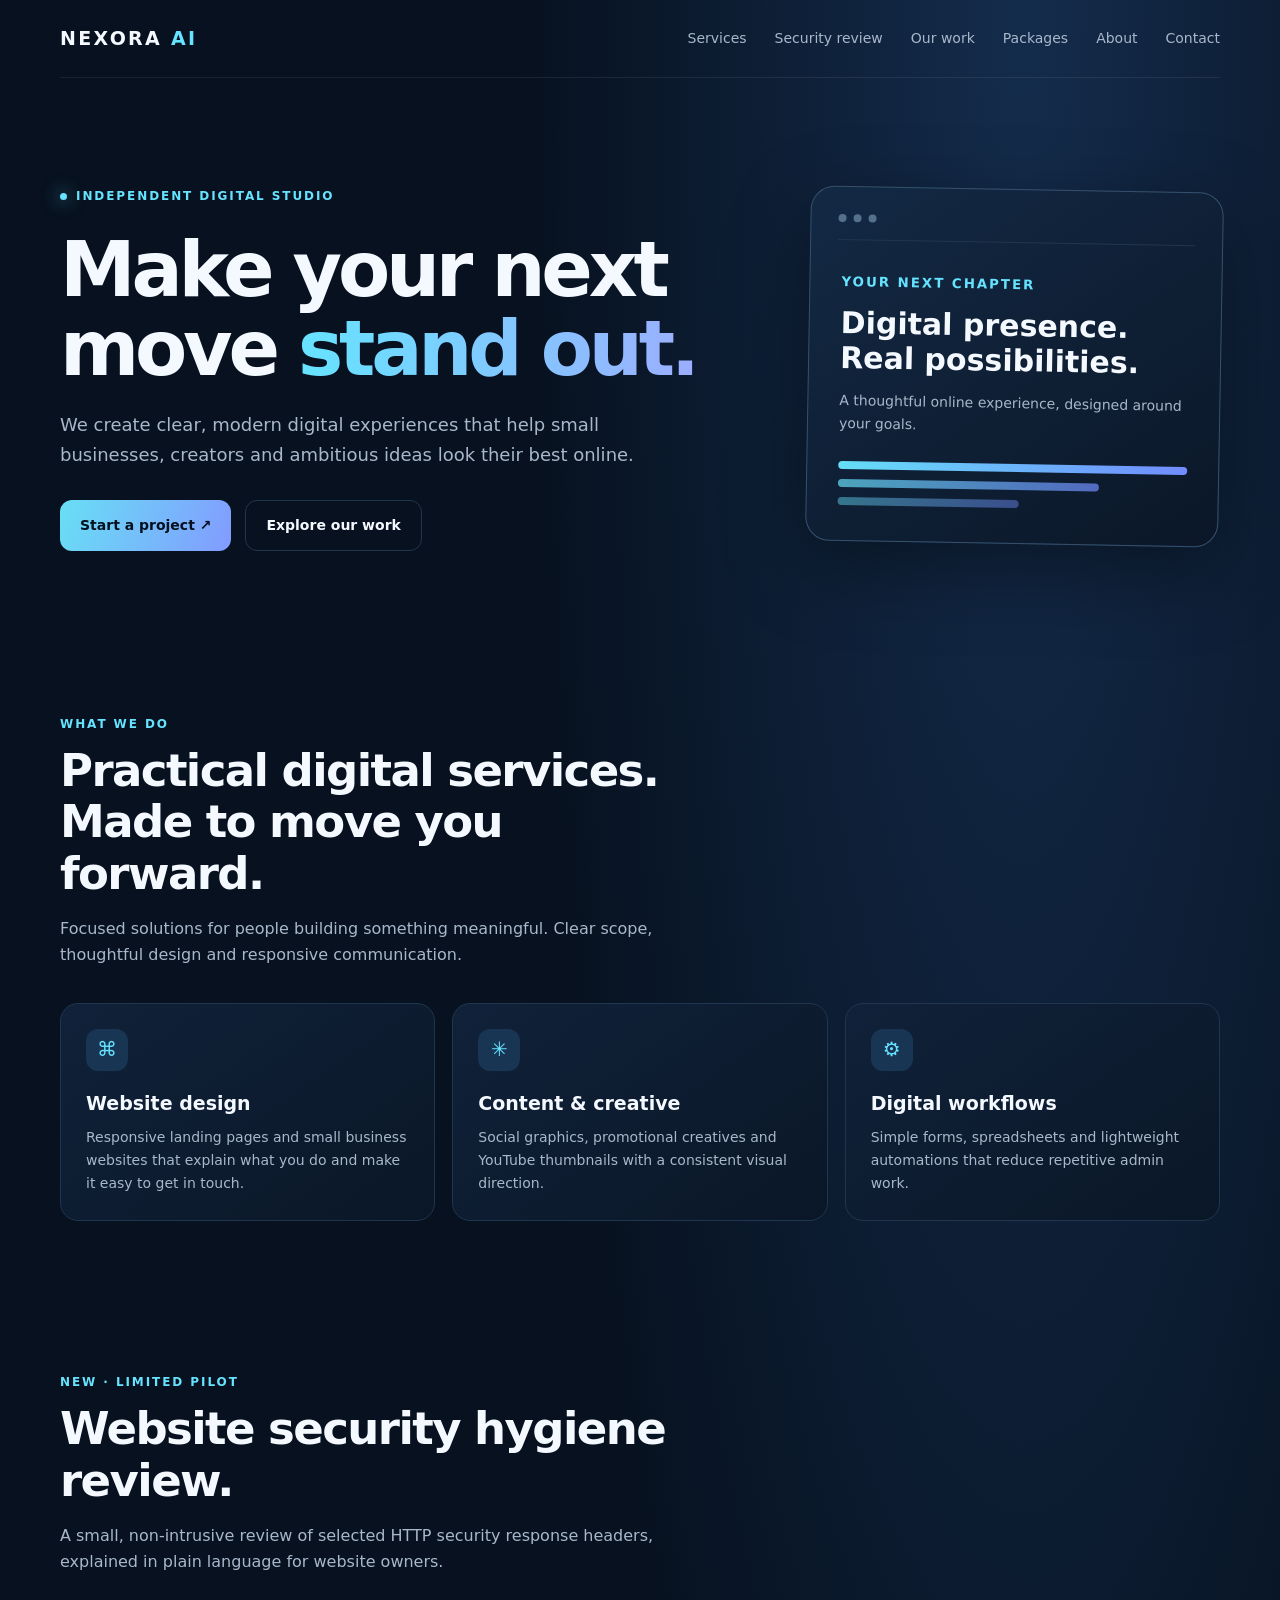
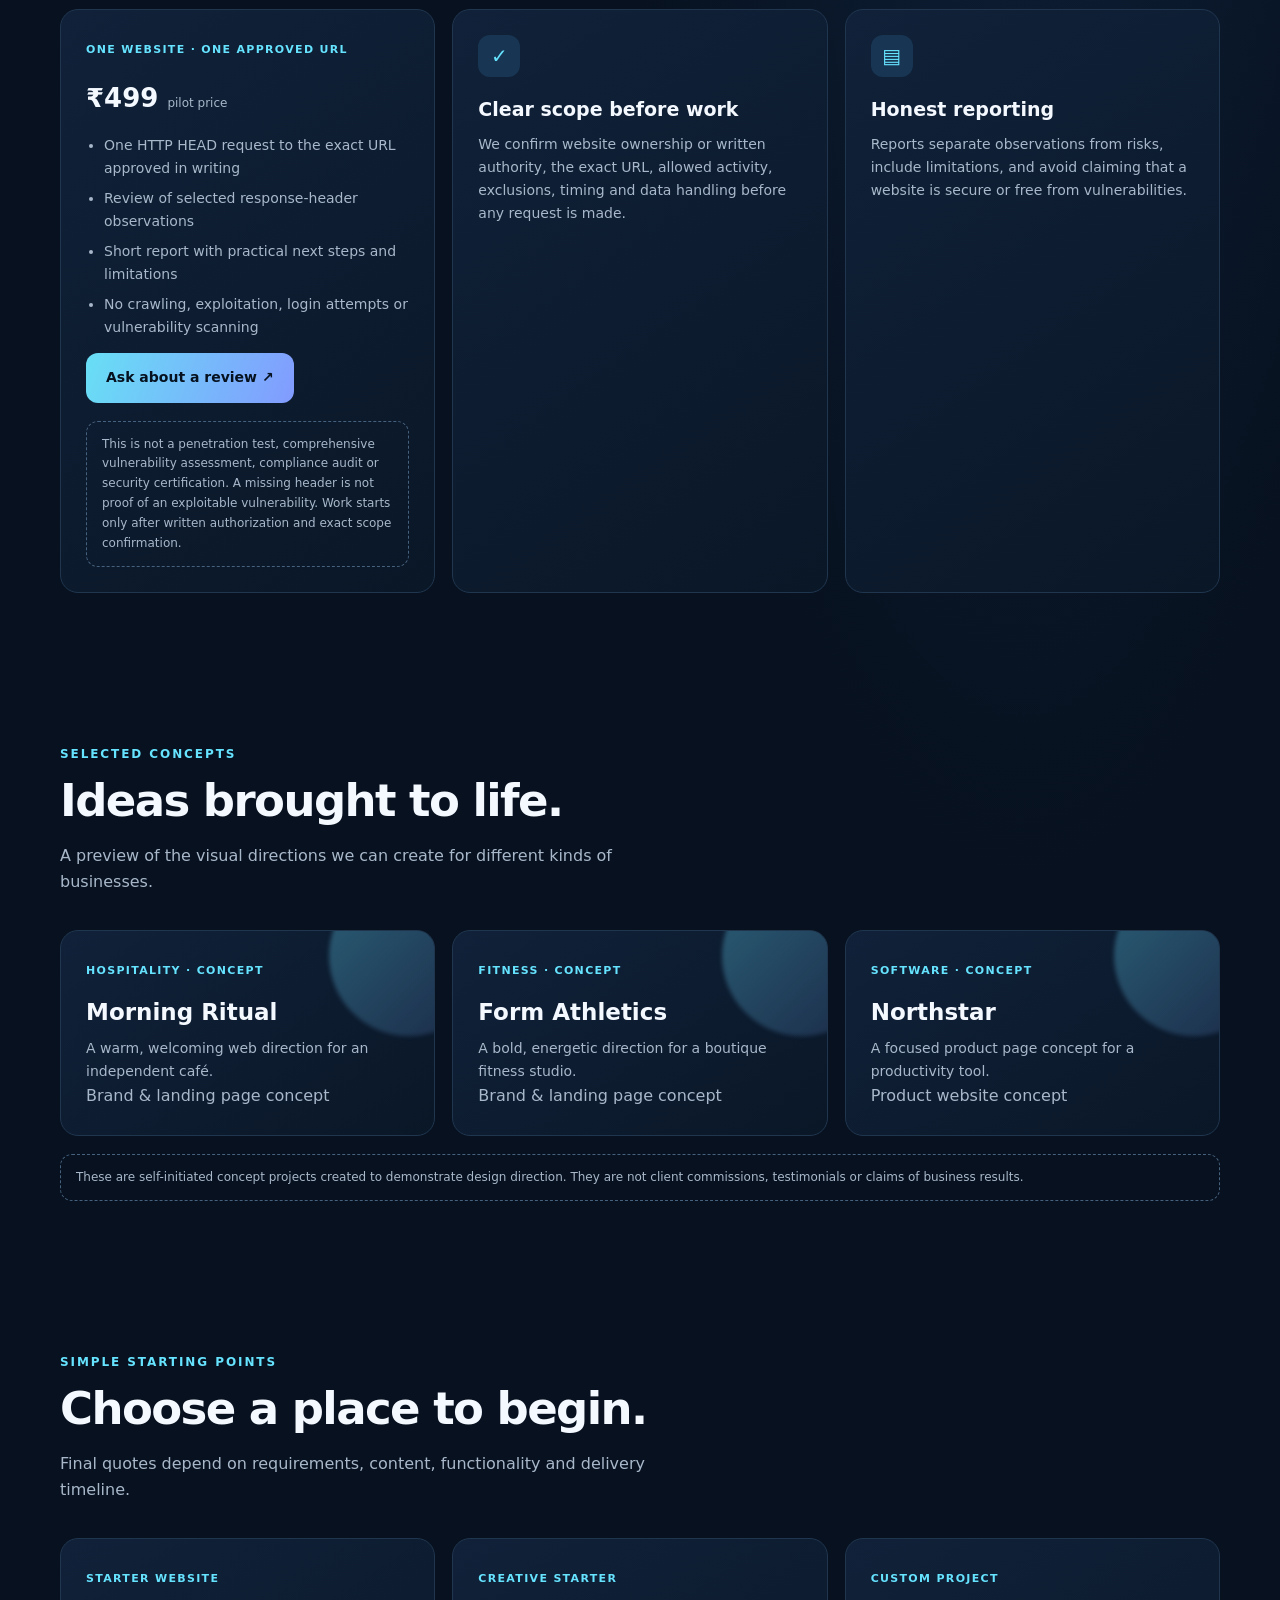
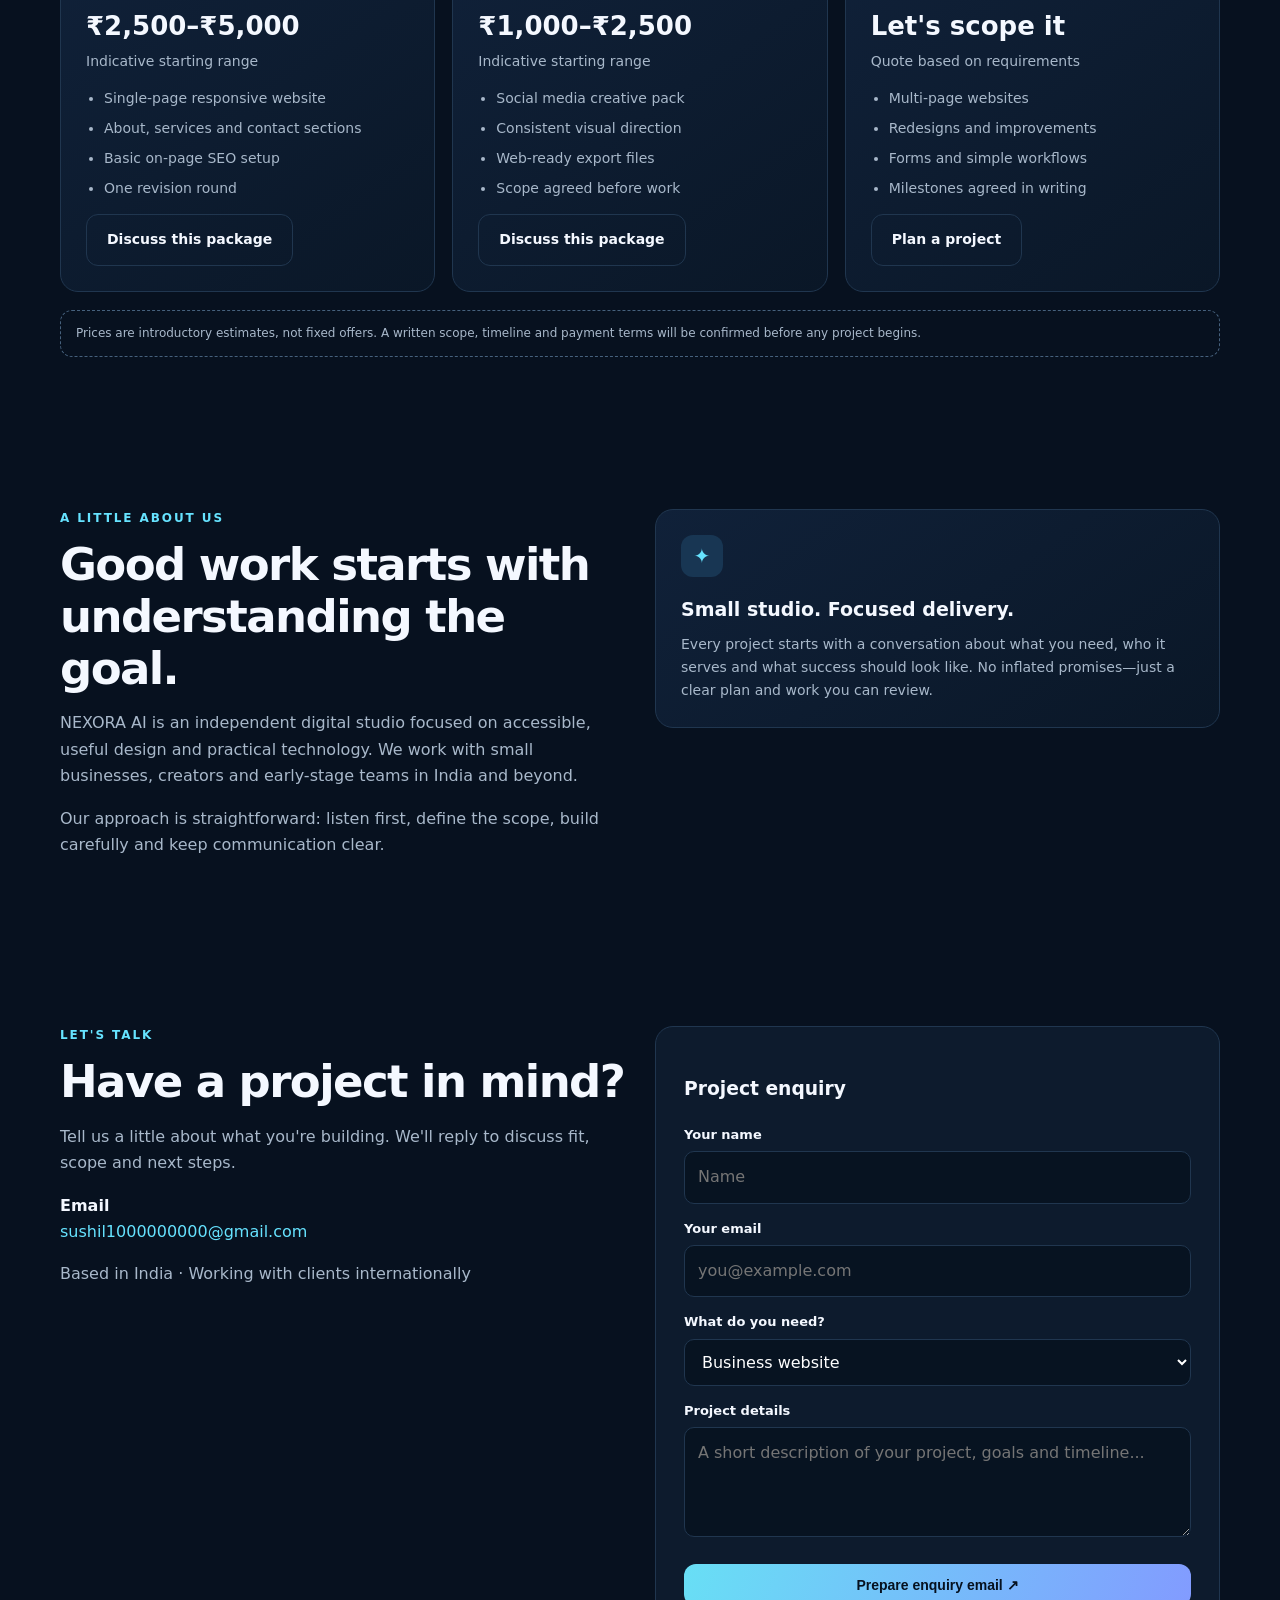
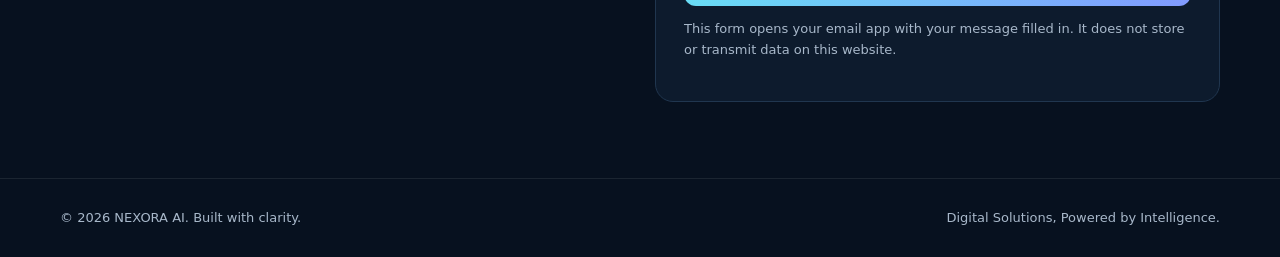
==== commit 3188ca4c: "Add NEXORA limited website security hygiene pilot offer" ====
--- a/index.html
+++ b/index.html
@@ -14,18 +14,23 @@
 <meta name="twitter:title" content="NEXORA AI — Digital Solutions, Powered by Intelligence">
 <meta name="twitter:description" content="Modern websites, creative content and practical digital workflows.">
 <link rel="icon" type="image/svg+xml" href="assets/favicon.svg">
-<meta name="description" content="NEXORA AI builds clean, modern websites and digital experiences for ambitious small businesses, creators and startups.">
+<link rel="canonical" href="https://sushilcodedev.github.io/nexora-ai-websit/">
 <title>NEXORA AI — Digital Solutions, Powered by Intelligence</title>
 <style>
 :root{--bg:#07111f;--panel:#0d1b2d;--panel2:#10233a;--line:#20364f;--text:#f4f8ff;--muted:#a8b8ca;--cyan:#66e3ff;--blue:#6b8cff;--max:1160px}
 *{box-sizing:border-box}html{scroll-behavior:smooth}body{margin:0;background:radial-gradient(ellipse at 80% 0%,#142c4c 0,transparent 35%),var(--bg);color:var(--text);font:16px/1.65 Inter,ui-sans-serif,system-ui,-apple-system,Segoe UI,sans-serif}a{color:inherit;text-decoration:none}.skip-link{position:absolute;left:12px;top:-60px;background:var(--cyan);color:#06111f;padding:10px 14px;border-radius:8px;z-index:20;font-weight:800}.skip-link:focus{top:12px}.wrap{width:min(var(--max),calc(100% - 40px));margin:auto}.nav{height:78px;display:flex;align-items:center;justify-content:space-between;border-bottom:1px solid #ffffff13}.brand{font-weight:850;letter-spacing:.12em;font-size:19px}.brand span{color:var(--cyan)}.links{display:flex;gap:28px;color:var(--muted);font-size:14px}.links a:hover{color:var(--cyan)}.menu{display:none;background:none;color:white;border:1px solid var(--line);border-radius:10px;padding:8px 12px}.hero{padding:104px 0 88px;display:grid;grid-template-columns:1.25fr .75fr;gap:60px;align-items:center}.eyebrow{display:inline-flex;align-items:center;gap:9px;color:var(--cyan);font-size:12px;font-weight:800;letter-spacing:.16em;text-transform:uppercase}.dot{width:7px;height:7px;border-radius:50%;background:var(--cyan);box-shadow:0 0 18px var(--cyan)}h1{font-size:clamp(44px,6vw,76px);line-height:1.04;letter-spacing:-.055em;margin:22px 0}h1 em{font-style:normal;background:linear-gradient(90deg,var(--cyan),#9caeff);-webkit-background-clip:text;background-clip:text;color:transparent}.lead{color:var(--muted);font-size:18px;max-width:620px}.actions{display:flex;gap:14px;flex-wrap:wrap;margin-top:30px}.btn{display:inline-flex;align-items:center;justify-content:center;padding:13px 20px;border-radius:12px;font-weight:750;font-size:14px;border:1px solid var(--line);transition:.2s}.btn.primary{background:linear-gradient(110deg,#68dff5,#829bff);color:#06111f;border:0}.btn:hover{transform:translateY(-2px)}:focus-visible{outline:3px solid var(--cyan);outline-offset:3px}@media(prefers-reduced-motion:reduce){html{scroll-behavior:auto}*,*::before,*::after{transition:none!important;animation:none!important;scroll-behavior:auto!important}}.hero-card{background:linear-gradient(145deg,#132944,#0b1728);border:1px solid #36516d;border-radius:24px;padding:27px;box-shadow:0 25px 80px #0006;transform:rotate(1deg)}.window{display:flex;gap:7px;border-bottom:1px solid var(--line);padding-bottom:17px}.window i{width:8px;height:8px;border-radius:50%;background:#54708b}.mock{padding:28px 4px 8px}.mock small{color:var(--cyan);letter-spacing:.15em;font-weight:800}.mock h3{font-size:30px;line-height:1.15;margin:12px 0}.mock p{color:var(--muted);font-size:14px}.bars{display:grid;gap:10px;margin-top:25px}.bars span{height:8px;border-radius:10px;background:linear-gradient(90deg,#65def6,#718cff)}.bars span:nth-child(2){width:75%;opacity:.7}.bars span:nth-child(3){width:52%;opacity:.45}.section{padding:76px 0}.section-head{max-width:650px;margin-bottom:34px}.kicker{color:var(--cyan);font-size:12px;font-weight:800;letter-spacing:.16em;text-transform:uppercase}.section h2{font-size:clamp(30px,4vw,45px);line-height:1.15;letter-spacing:-.035em;margin:10px 0 12px}.muted{color:var(--muted)}.grid{display:grid;grid-template-columns:repeat(3,1fr);gap:17px}.card{padding:25px;border:1px solid var(--line);background:linear-gradient(145deg,#102139,#0a1727);border-radius:18px}.icon{width:42px;height:42px;display:grid;place-items:center;border-radius:12px;background:#183653;color:var(--cyan);font-size:20px}.card h3{margin:17px 0 7px;font-size:19px}.card p{color:var(--muted);font-size:14px;margin:0}.work{min-height:205px;display:flex;flex-direction:column;justify-content:space-between;overflow:hidden;position:relative}.work:after{content:"";position:absolute;width:160px;height:160px;border-radius:50%;right:-55px;top:-55px;background:linear-gradient(135deg,#65e4ff55,#8191ff22);filter:blur(2px)}.tag{font-size:11px;color:var(--cyan);letter-spacing:.12em;text-transform:uppercase;font-weight:800}.work h3{font-size:23px;margin:12px 0 5px}.price{font-size:26px;font-weight:850;margin:15px 0 2px}.price small{font-size:12px;color:var(--muted);font-weight:500}.list{padding-left:18px;color:var(--muted);font-size:14px}.list li{margin:7px 0}.note{border:1px dashed #46617d;border-radius:12px;padding:13px 15px;color:var(--muted);font-size:12px;margin-top:18px}.contact{display:grid;grid-template-columns:1fr 1fr;gap:30px;align-items:start}.contact-panel{padding:28px;border:1px solid var(--line);background:var(--panel);border-radius:18px}label{display:block;font-size:13px;font-weight:700;margin:14px 0 6px}input,select,textarea{width:100%;padding:12px 13px;border-radius:10px;border:1px solid var(--line);background:#071321;color:white;font:inherit}textarea{min-height:110px;resize:vertical}input:focus,select:focus,textarea:focus{outline:2px solid #66e3ff55;border-color:var(--cyan)}.form-status{font-size:13px;color:var(--muted);margin-top:12px}footer{border-top:1px solid #ffffff15;padding:28px 0;color:var(--muted);font-size:13px}.foot{display:flex;justify-content:space-between;gap:15px;flex-wrap:wrap}.email{color:var(--cyan)}@media(max-width:800px){.hero{grid-template-columns:1fr;padding:72px 0}.hero-card{max-width:520px}.grid{grid-template-columns:1fr 1fr}.contact{grid-template-columns:1fr}}@media(max-width:600px){.wrap{width:min(var(--max),calc(100% - 28px))}.links{display:none;position:absolute;top:70px;left:14px;right:14px;padding:18px;background:#102139;border:1px solid var(--line);border-radius:14px;flex-direction:column;gap:15px;z-index:5}.links.open{display:flex}.menu{display:block}.grid{grid-template-columns:1fr}.hero{padding:58px 0}.section{padding:55px 0}h1{font-size:48px}.lead{font-size:16px}}
 </style>
+<script type="application/ld+json">
+{"@context":"https://schema.org","@type":"Organization","name":"NEXORA AI","url":"https://sushilcodedev.github.io/nexora-ai-websit/","email":"sushil1000000000@gmail.com","description":"Independent digital studio offering website design, creative content and simple digital workflows."}
+</script>
 </head>
 <body>
-<header class="wrap nav"><a class="brand" href="#home">NEXORA<span> AI</span></a><nav class="links" id="navlinks" aria-label="Main navigation"><a href="#services">Services</a><a href="#work">Our work</a><a href="#pricing">Packages</a><a href="#about">About</a><a href="#contact">Contact</a></nav><button class="menu" id="menu" type="button" aria-controls="navlinks" aria-label="Toggle navigation" aria-expanded="false">Menu</button></header>
-<main>
+<a class="skip-link" href="#main-content">Skip to content</a>
+<header class="wrap nav"><a class="brand" href="#home">NEXORA<span> AI</span></a><nav class="links" id="navlinks" aria-label="Main navigation"><a href="#services">Services</a><a href="#security-review">Security review</a><a href="#work">Our work</a><a href="#pricing">Packages</a><a href="#about">About</a><a href="#contact">Contact</a></nav><button class="menu" id="menu" type="button" aria-controls="navlinks" aria-label="Toggle navigation" aria-expanded="false">Menu</button></header>
+<main id="main-content">
 <section class="wrap hero" id="home"><div><div class="eyebrow"><span class="dot"></span> Independent digital studio</div><h1>Make your next<br>move <em>stand out.</em></h1><p class="lead">We create clear, modern digital experiences that help small businesses, creators and ambitious ideas look their best online.</p><div class="actions"><a class="btn primary" href="#contact">Start a project ↗</a><a class="btn" href="#work">Explore our work</a></div></div><div class="hero-card" aria-label="Website design preview"><div class="window"><i></i><i></i><i></i></div><div class="mock"><small>YOUR NEXT CHAPTER</small><h3>Digital presence.<br>Real possibilities.</h3><p>A thoughtful online experience, designed around your goals.</p><div class="bars"><span></span><span></span><span></span></div></div></div></section>
 <section class="section" id="services"><div class="wrap"><div class="section-head"><div class="kicker">What we do</div><h2>Practical digital services.<br>Made to move you forward.</h2><p class="muted">Focused solutions for people building something meaningful. Clear scope, thoughtful design and responsive communication.</p></div><div class="grid"><article class="card"><div class="icon">⌘</div><h3>Website design</h3><p>Responsive landing pages and small business websites that explain what you do and make it easy to get in touch.</p></article><article class="card"><div class="icon">✳</div><h3>Content & creative</h3><p>Social graphics, promotional creatives and YouTube thumbnails with a consistent visual direction.</p></article><article class="card"><div class="icon">⚙</div><h3>Digital workflows</h3><p>Simple forms, spreadsheets and lightweight automations that reduce repetitive admin work.</p></article></div></div></section>
+<section class="section" id="security-review"><div class="wrap"><div class="section-head"><div class="kicker">New · Limited pilot</div><h2>Website security hygiene review.</h2><p class="muted">A small, non-intrusive review of selected HTTP security response headers, explained in plain language for website owners.</p></div><div class="grid"><article class="card"><span class="tag">One website · One approved URL</span><div class="price">₹499 <small>pilot price</small></div><ul class="list"><li>One HTTP HEAD request to the exact URL approved in writing</li><li>Review of selected response-header observations</li><li>Short report with practical next steps and limitations</li><li>No crawling, exploitation, login attempts or vulnerability scanning</li></ul><a class="btn primary" href="mailto:sushil1000000000@gmail.com?subject=NEXORA%20Website%20Security%20Hygiene%20Review">Ask about a review ↗</a><div class="note">This is not a penetration test, comprehensive vulnerability assessment, compliance audit or security certification. A missing header is not proof of an exploitable vulnerability. Work starts only after written authorization and exact scope confirmation.</div></article><article class="card"><div class="icon">✓</div><h3>Clear scope before work</h3><p>We confirm website ownership or written authority, the exact URL, allowed activity, exclusions, timing and data handling before any request is made.</p></article><article class="card"><div class="icon">▤</div><h3>Honest reporting</h3><p>Reports separate observations from risks, include limitations, and avoid claiming that a website is secure or free from vulnerabilities.</p></article></div></div></section>
 <section class="section" id="work"><div class="wrap"><div class="section-head"><div class="kicker">Selected concepts</div><h2>Ideas brought to life.</h2><p class="muted">A preview of the visual directions we can create for different kinds of businesses.</p></div><div class="grid"><article class="card work"><div><span class="tag">Hospitality · Concept</span><h3>Morning Ritual</h3><p>A warm, welcoming web direction for an independent café.</p></div><span class="muted">Brand & landing page concept</span></article><article class="card work"><div><span class="tag">Fitness · Concept</span><h3>Form Athletics</h3><p>A bold, energetic direction for a boutique fitness studio.</p></div><span class="muted">Brand & landing page concept</span></article><article class="card work"><div><span class="tag">Software · Concept</span><h3>Northstar</h3><p>A focused product page concept for a productivity tool.</p></div><span class="muted">Product website concept</span></article></div><div class="note">These are self-initiated concept projects created to demonstrate design direction. They are not client commissions, testimonials or claims of business results.</div></div></section>
 <section class="section" id="pricing"><div class="wrap"><div class="section-head"><div class="kicker">Simple starting points</div><h2>Choose a place to begin.</h2><p class="muted">Final quotes depend on requirements, content, functionality and delivery timeline.</p></div><div class="grid"><article class="card"><span class="tag">Starter website</span><div class="price">₹2,500–₹5,000</div><p class="muted">Indicative starting range</p><ul class="list"><li>Single-page responsive website</li><li>About, services and contact sections</li><li>Basic on-page SEO setup</li><li>One revision round</li></ul><a class="btn" href="#contact">Discuss this package</a></article><article class="card"><span class="tag">Creative starter</span><div class="price">₹1,000–₹2,500</div><p class="muted">Indicative starting range</p><ul class="list"><li>Social media creative pack</li><li>Consistent visual direction</li><li>Web-ready export files</li><li>Scope agreed before work</li></ul><a class="btn" href="#contact">Discuss this package</a></article><article class="card"><span class="tag">Custom project</span><div class="price">Let's scope it</div><p class="muted">Quote based on requirements</p><ul class="list"><li>Multi-page websites</li><li>Redesigns and improvements</li><li>Forms and simple workflows</li><li>Milestones agreed in writing</li></ul><a class="btn" href="#contact">Plan a project</a></article></div><div class="note">Prices are introductory estimates, not fixed offers. A written scope, timeline and payment terms will be confirmed before any project begins.</div></div></section>
 <section class="section" id="about"><div class="wrap contact"><div><div class="kicker">A little about us</div><h2>Good work starts with understanding the goal.</h2><p class="muted">NEXORA AI is an independent digital studio focused on accessible, useful design and practical technology. We work with small businesses, creators and early-stage teams in India and beyond.</p><p class="muted">Our approach is straightforward: listen first, define the scope, build carefully and keep communication clear.</p></div><div class="card"><div class="icon">✦</div><h3>Small studio. Focused delivery.</h3><p>Every project starts with a conversation about what you need, who it serves and what success should look like. No inflated promises—just a clear plan and work you can review.</p></div></div></section>
